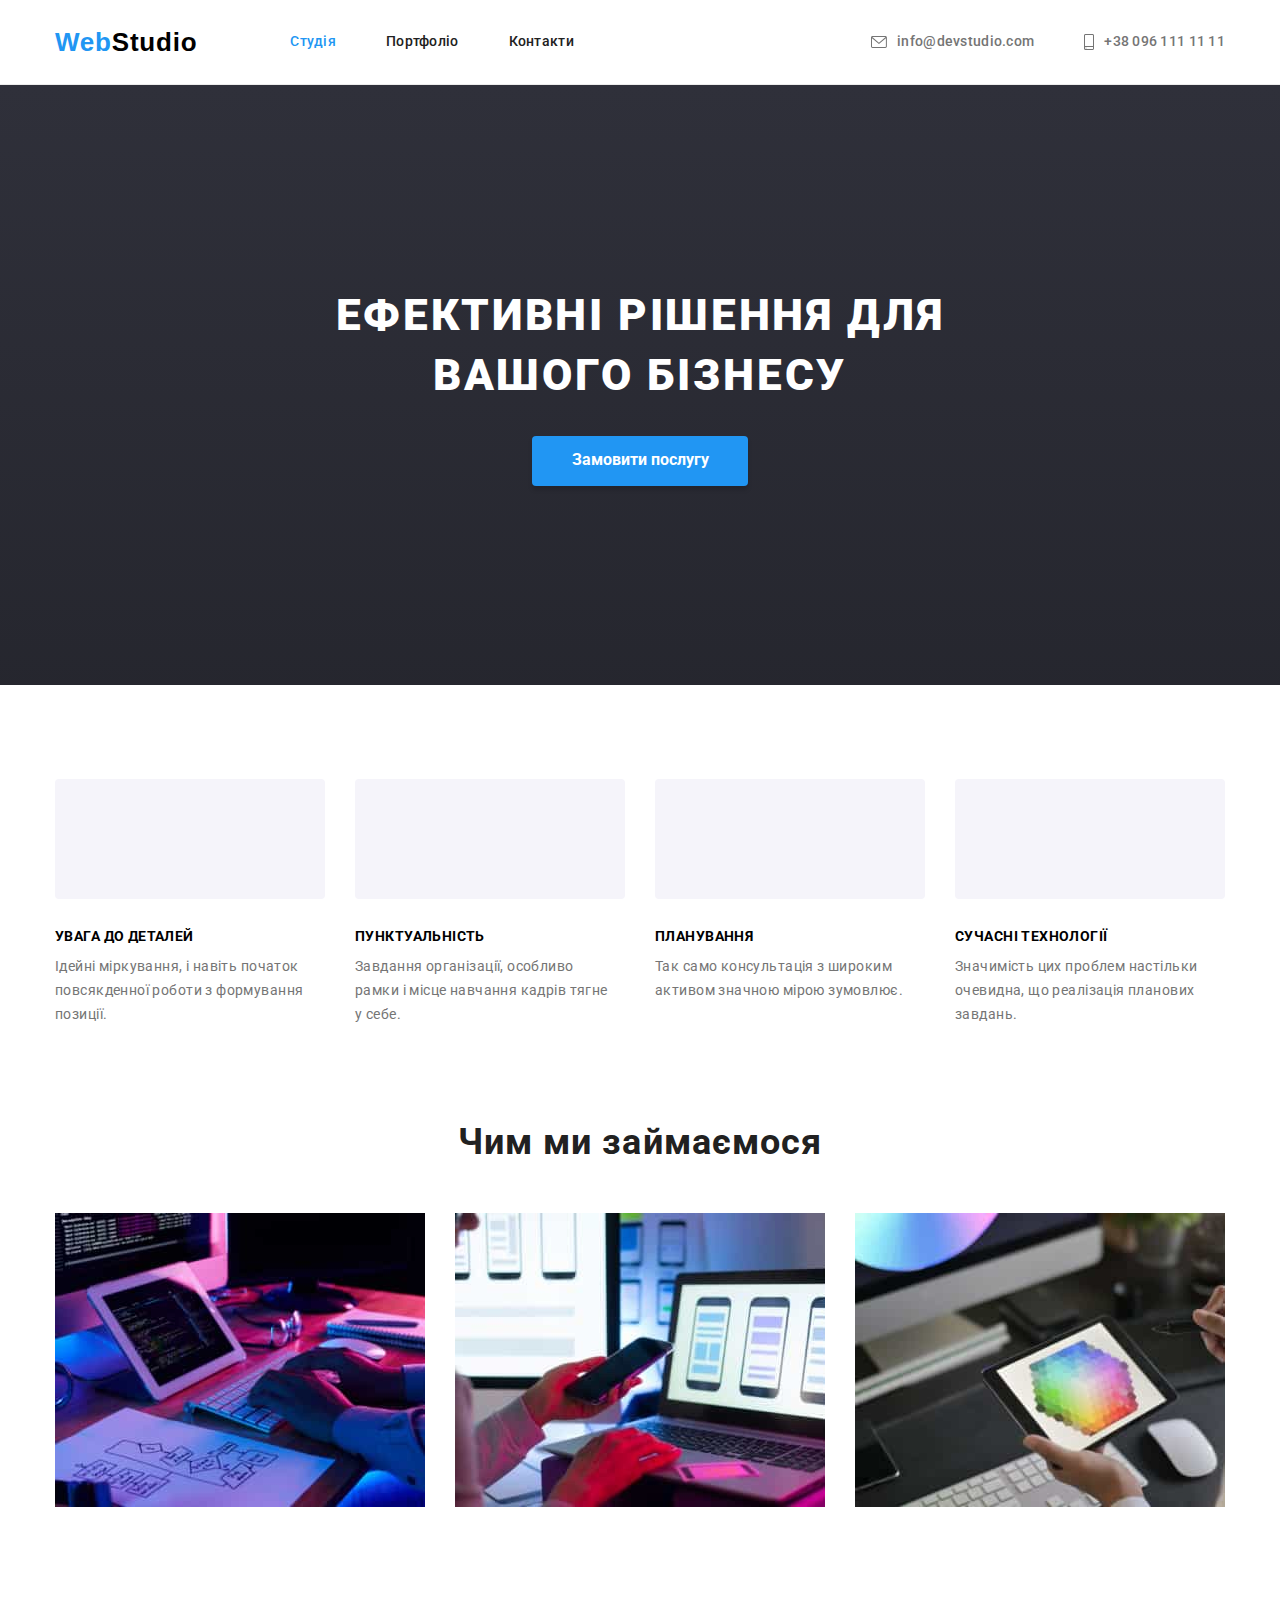
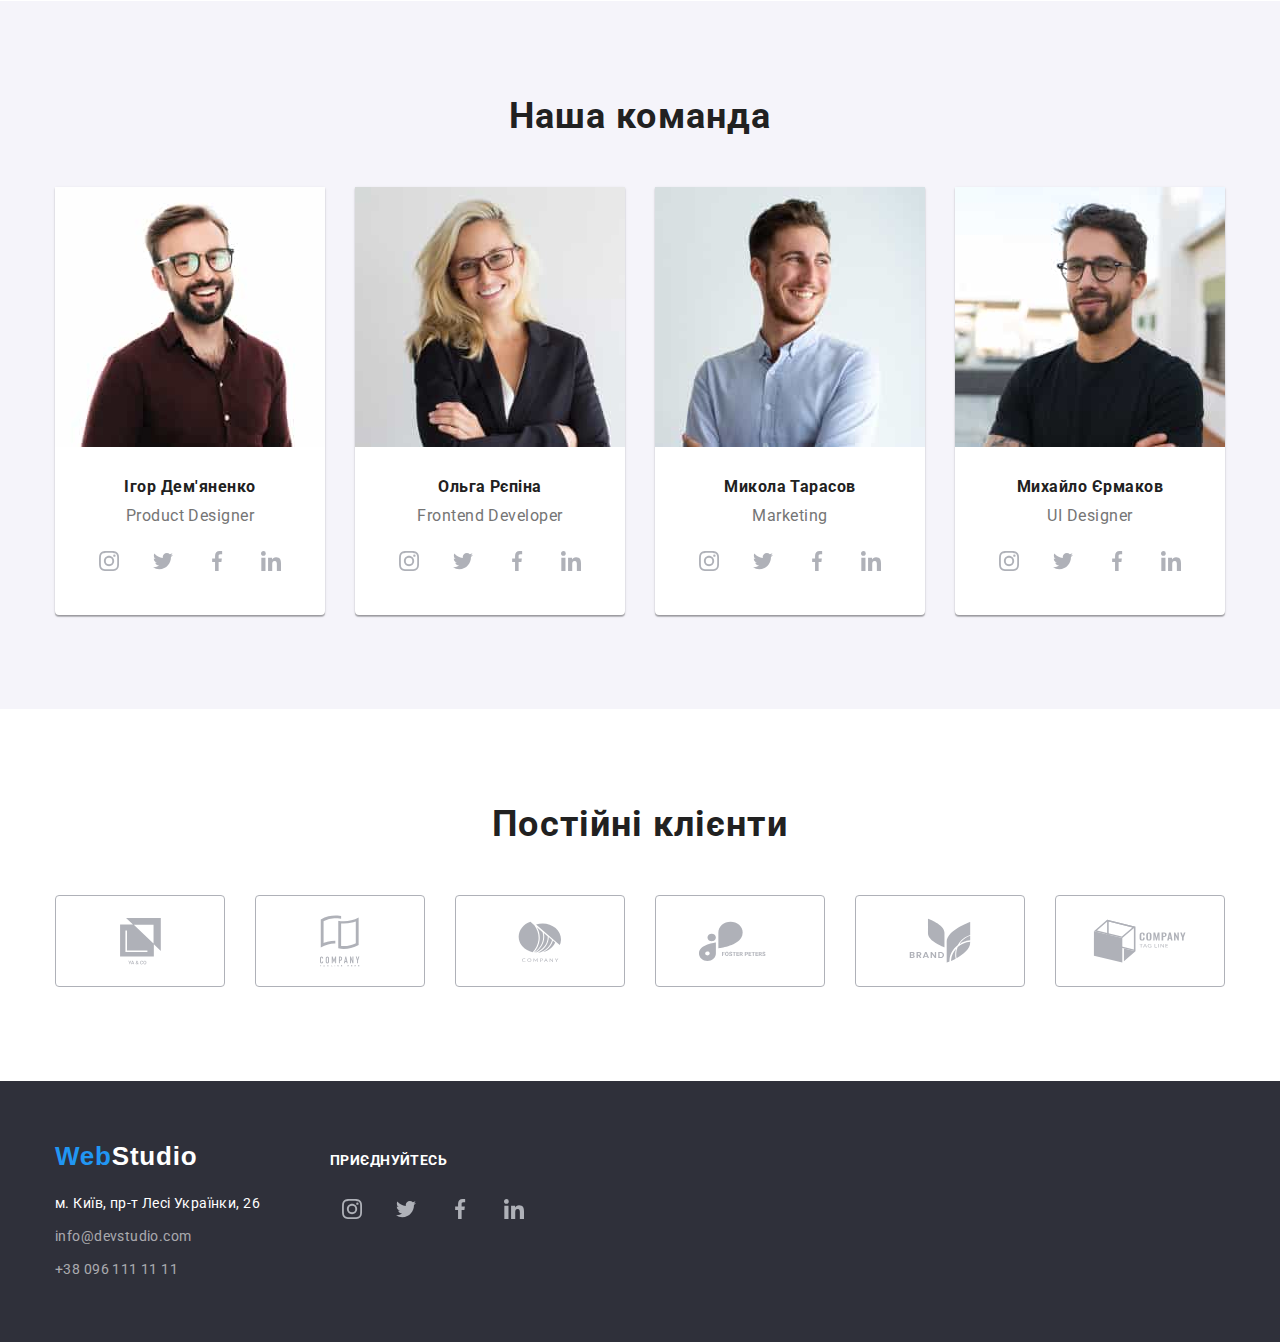
==== index.html @ 71e78153 "fix" ====
<!DOCTYPE html>
<html lang="uk">
  <head>
    <meta charset="UTF-8" />
    <meta http-equiv="X-UA-Compatible" content="IE=edge" />
    <meta name="viewport" content="width=device-width, initial-scale=1.0" />
    <title>Студія</title>
    <link rel="preconnect" href="https://fonts.googleapis.com" />
    <link rel="preconnect" href="https://fonts.gstatic.com" crossorigin />
    <link
      href="https://fonts.googleapis.com/css2?family=Montserrat:wght@400;700&family=Roboto:wght@500;700;900&display=swap"
      rel="stylesheet"
    />
    <link
      rel="stylesheet"
      href="https://cdnjs.cloudflare.com/ajax/libs/modern-normalize/1.0.0/modern-normalize.min.css"
    />
    <link rel="stylesheet" href="css/styles.css" />
  </head>
  <body>
    <header>
      <!--Логотип-->
      <div class="container">
        <div class="header-items">
          <a href="/" class="logo text-decoration-none"
            ><span class="web">Web</span><span class="studio">Studio</span></a
          >
          <nav class="navclass">
            <ul>
              <li>
                <a
                  href="index.html"
                  class="index-link active text-decoration-none"
                  >Студія</a
                >
              </li>
              <li>
                <a
                  href="portfolio.html"
                  class="portfolio-link text-decoration-none"
                  >Портфоліо</a
                >
              </li>
              <li>
                <a href="index.html" class="contacts-link text-decoration-none"
                  >Контакти</a
                >
              </li>
            </ul>
          </nav>
          <ul class="links">
            <li>
              <a
                class="links-mail text-decoration-none"
                href="mailto:info@devstudio.com"
              >
                <svg
                  class="icon-mail"
                  width="16"
                  height="12"
                >
                  <use href="./icons/icons.svg#icon-mail"></use>
                </svg>
                info@devstudio.com</a
              >
            </li>
            <li>
              <a class="links-tel text-decoration-none" href="tel+380"
                ><svg class="icon-smartphone" width="10" height="16">
                  <use href="./icons/icons.svg#icon-smartphone"></use>
                </svg>
                +38 096 111 11 11</a
              >
            </li>
          </ul>
        </div>
      </div>
    </header>
    <main>
      <section class="section_order">
        <div class="container">
          <h1 class="effect">Ефективні рішення для вашого бізнесу</h1>

          <button class="button-nottub" type="button" data-modal-open >Замовити послугу</button>
        </div>
      </section>

      <!--Особливості-->
      <section class="feature">
        <div class="container">
          <h2 class="visually-hidden">Особливості</h2>
          <ul class="speciffic">
            <li>
              <div class="speciffic-hero">
                <svg width="70" height="70">
                  <use href="./icons/icons.svg#icon-antenna"></use>
                </svg>
              </div>
              <h3 class="advantage">Увага до деталей</h3>
              <p class="description">
                Ідейні міркування, і навіть початок повсякденної роботи з
                формування позиції.
              </p>
            </li>
            <li>
              <div class="speciffic-hero">
                <svg width="70" height="70">
                  <use href="./icons/icons.svg#icon-clock"></use>
                </svg>
              </div>
              <h3 class="advantage">Пунктуальність</h3>
              <p class="description">
                Завдання організації, особливо рамки і місце навчання кадрів
                тягне у себе.
              </p>
            </li>
            <li>
              <div class="speciffic-hero">
                <svg width="70" height="70">
                  <use href="./icons/icons.svg#icon-diagram"></use>
                </svg>
              </div>
              <h3 class="advantage">Планування</h3>
              <p class="description">
                Так само консультація з широким активом значною мірою зумовлює.
              </p>
            </li>
            <li>
              <div class="speciffic-hero">
                <svg width="70" height="70">
                  <use href="./icons/icons.svg#icon-astronaut"></use>
                </svg>
              </div>
              <h3 class="advantage">Сучасні Технології</h3>
              <p class="description">
                Значимість цих проблем настільки очевидна, що реалізація
                планових завдань.
              </p>
            </li>
          </ul>
        </div>
      </section>
      <!-- Секція фото -->
      <section class="works">
        <div class="container">
          <h2 class="demonstration">Чим ми займаємося</h2>
          <ul class="whatwearedoing">
            <li>
              <img
                src="images/box1.jpg"
                alt="людина працює на компьютері"
                width="370"
                height="294"
              />
            </li>
            <li>
              <img
                src="images/box2.jpg"
                alt="людина працює на компьютері і смартфоні"
                width="370"
                height="294"
              />
            </li>
            <li>
              <img
                src="images/box3.jpg"
                alt="людина працює на планшеті"
                width="370"
                height="294"
              />
            </li>
          </ul>
        </div>
      </section>

      <!--Команда-->

      <section class="names">
        <div class="container">
          <h2 class="our-team">Наша команда</h2>
          <ul class="cards">
            <li class="card">
              <img
                src="./images/igor.jpg"
                alt="фото чоловіка"
                width="270"
                height="260"
              />
              <div class="names-and-jobs">
                <h3 class="name">Ігор Дем'яненко</h3>
                <p class="jobs">Product Designer</p>
                <ul class="soc-links">
                  <li>
                    <a class="soc-links-buttons" href="/"><svg class="soc-links-logos" width="20" height="20">
                      <use href="./icons/icons.svg#icon-instagram"></use>
                    </svg></a>
                  </li>
                  <li>
                    <a class="soc-links-buttons" href="/"><svg class="soc-links-logos" width="20" height="20">
                      <use href="./icons/icons.svg#icon-twitter"></use>
                    </svg></a>
                  </li>
                  <li>
                    <a class="soc-links-buttons" href="/"><svg class="soc-links-logos" width="20" height="20">
                      <use href="./icons/icons.svg#icon-facebook"></use>
                    </svg></a>
                  </li>
                  <li>
                    <a class="soc-links-buttons" href="/"><svg class="soc-links-logos" width="20" height="20">
                      <use href="./icons/icons.svg#icon-linkedin"></use>
                    </svg></a>
                  </li>
                </ul>
              </div>
            </li>
            <li class="card">
              <img
                src="./images/olga.jpg"
                alt="фото жінки"
                width="270"
                height="260"
              />
              <div class="names-and-jobs">
                <h3 class="name">Ольга Рєпіна</h3>
                <p class="jobs">Frontend Developer</p>
                <ul class="soc-links">
                  <li>
                    <a class="soc-links-buttons" href="/"><svg class="soc-links-logos" width="20" height="20">
                      <use href="./icons/icons.svg#icon-instagram"></use>
                    </svg></a>
                  </li>
                  <li>
                    <a class="soc-links-buttons" href="/"><svg class="soc-links-logos" width="20" height="20">
                      <use href="./icons/icons.svg#icon-twitter"></use>
                    </svg></a>
                  </li>
                  <li>
                    <a class="soc-links-buttons" href="/"><svg class="soc-links-logos" width="20" height="20">
                      <use href="./icons/icons.svg#icon-facebook"></use>
                    </svg></a>
                  </li>
                  <li>
                    <a class="soc-links-buttons" href="/"><svg class="soc-links-logos" width="20" height="20">
                      <use href="./icons/icons.svg#icon-linkedin"></use>
                    </svg></a>
                  </li>
                </ul>
              </div>
            </li>
            <li class="card">
              <img
                src="./images/mykola.jpg"
                alt="фото чоловіка"
                width="270"
                height="260"
              />
              <div class="names-and-jobs">
                <h3 class="name">Микола Тарасов</h3>
                <p class="jobs">Marketing</p>
                <ul class="soc-links">
                  <li>
                    <a class="soc-links-buttons" href="/"><svg class="soc-links-logos" width="20" height="20">
                      <use href="./icons/icons.svg#icon-instagram"></use>
                    </svg></a>
                  </li>
                  <li>
                    <a class="soc-links-buttons" href="/"><svg class="soc-links-logos" width="20" height="20">
                      <use href="./icons/icons.svg#icon-twitter"></use>
                    </svg></a>
                  </li>
                  <li>
                    <a class="soc-links-buttons" href="/"><svg class="soc-links-logos" width="20" height="20">
                      <use href="./icons/icons.svg#icon-facebook"></use>
                    </svg></a>
                  </li>
                  <li>
                    <a class="soc-links-buttons" href="/"><svg class="soc-links-logos" width="20" height="20">
                      <use href="./icons/icons.svg#icon-linkedin"></use>
                    </svg></a>
                  </li>
                </ul>
              </div>
            </li>
            <li class="card">
              <img
                src="./images/myhaylo.jpg"
                alt="фото чоловіка"
                width="270"
                height="260"
              />
              <div class="names-and-jobs">
                <h3 class="name">Михайло Єрмаков</h3>
                <p class="jobs">UI Designer</p>
                <ul class="soc-links">
                  <li>
                    <a class="soc-links-buttons" href="/"><svg class="soc-links-logos" width="20" height="20">
                      <use href="./icons/icons.svg#icon-instagram"></use>
                    </svg></a>
                  </li>
                  <li>
                    <a class="soc-links-buttons" href="/"><svg class="soc-links-logos" width="20" height="20">
                      <use href="./icons/icons.svg#icon-twitter"></use>
                    </svg></a>
                  </li>
                  <li>
                    <a class="soc-links-buttons" href="/"><svg class="soc-links-logos" width="20" height="20">
                      <use href="./icons/icons.svg#icon-facebook"></use>
                    </svg></a>
                  </li>
                  <li>
                    <a class="soc-links-buttons" href="/"><svg class="soc-links-logos" width="20" height="20">
                      <use href="./icons/icons.svg#icon-linkedin"></use>
                    </svg></a>
                  </li>
                </ul>
              </div>
            </li>
          </ul>
        </div>
      </section>
      <section class="our-clients">
        <div class="container">
          <h1 class="our-clients-text">Постійні клієнти</h1>
          <ul class="our-clients-cards">
            <li class="our-clients-card">
              <a href="/" class="our-clients-logo-div">
                <svg class="our-clients-logo logo-1">
                  <use href="./icons/icons.svg#icon-group"></use>
                </svg>
              </a>
            </li>
            <li class="our-clients-card">
              <a href="/" class="our-clients-logo-div">
                <svg class="our-clients-logo logo-2">
                  <use href="./icons/icons.svg#icon-group-1"></use>
                </svg>
              </a>
            </li>
            <li class="our-clients-card">
              <a href="/" class="our-clients-logo-div">
                <svg class="our-clients-logo logo-3">
                  <use href="./icons/icons.svg#icon-Object"></use>
                </svg>
              </a>
            </li>
            <li class="our-clients-card">
              <a href="/" class="our-clients-logo-div">
                <svg class="our-clients-logo logo-4">
                  <use href="./icons/icons.svg#icon-group-2"></use>
                </svg>
              </a>
            </li>
            <li class="our-clients-card">
              <a href="/" class="our-clients-logo-div">
                <svg class="our-clients-logo logo-5">
                  <use href="./icons/icons.svg#icon-group-3"></use>
                </svg>
              </a>
            </li>
            <li class="our-clients-card">
              <a href="/" class="our-clients-logo-div">
                <svg class="our-clients-logo logo-6">
                  <use href="./icons/icons.svg#icon-group-4"></use>
                </svg>
              </a>
            </li>
          </ul>
        </div>
      </section>
    </main>

    <footer>
      <!--Підвал-->
      <div class="container">
        <ul class="footer-ul">
          <li>
            <div class="footer-logo">
              <a href="/" class="logo text-decoration-none">
                <span class="web">Web</span
                ><span class="studio-footer">Studio</span>
              </a>
            </div>

            <address class="footer-address">
              <ul class="footer-info">
                <li class="map-location">
                  <a 
                    class="location text-decoration-none"
                    href="https://goo.gl/maps/7kxBD52CgUuhiN939"
                    target="_blank"
                    rel="noopener nofollow noreferrer"
                    >м. Київ, пр-т Лесі Українки, 26</a
                  >
                </li>
                <li class="footer-link">
                  <a
                    class="footer-links-mail text-decoration-none"
                    href="mailto:info@devstudio.com"
                    >info@devstudio.com</a
                  >
                </li>
                <li>
                  <a
                    class="footer-links-tel text-decoration-none"
                    href="tel+380"
                  >
                    +38 096 111 11 11</a
                  >
                </li>
              </ul>
            </address>
          </li>
          <li>
            <h3 class="footer-text">приєднуйтесь</h3>
            <ul class="soc-links">
              <li>
                <a class="soc-links-buttons" href="/"><svg class="soc-links-logos" width="20" height="20">
                  <use href="./icons/icons.svg#icon-instagram"></use>
                </svg></a>
              </li>
              <li>
                <a class="soc-links-buttons" href="/"><svg class="soc-links-logos" width="20" height="20">
                  <use href="./icons/icons.svg#icon-twitter"></use>
                </svg></a>
              </li>
              <li>
                <a class="soc-links-buttons" href="/"><svg class="soc-links-logos" width="20" height="20">
                  <use href="./icons/icons.svg#icon-facebook"></use>
                </svg></a>
              </li>
              <li>
                <a class="soc-links-buttons" href="/"><svg class="soc-links-logos" width="20" height="20">
                  <use href="./icons/icons.svg#icon-linkedin"></use>
                </svg></a>
              </li>
            </ul>
          </li>
        </ul>
      </div>
    </footer>
    <div class="backdrop is-hidden" data-modal>
      <div class="modal">
        <button class="modal-button-close" type="button" data-modal-close>x</button>
        <h3>Text zagolovok</h3>
        <p>Text podzagolok</p>
      </div>
    </div>
    <script src="./js/modal.js"></script>
  </body>
</html>
---- css/styles.css ----
:root {
  --color-primary: #212121;
  --color-secondary: #757575;
  --color-background: #ffffff;
}
ul,
p,
h1,
h2,
h3,
h4,
h5,
h6,
nav {
  margin: 0;
  padding: 0;
}
.text-decoration-none {
  text-decoration: none;
}
.visually-hidden {
  position: absolute;

  white-space: nowrap;

  width: 1px;

  height: 1px;

  overflow: hidden;

  border: 0;

  padding: 0;

  clip: rect(0 0 0 0);

  clip-path: inset(50%);

  margin: -1px;
}
img {
  display: block;

  max-width: 100%;

  height: auto;
}
header {
  background: #ffffff;
  border-bottom: 1px solid #ececec;
}
.header-items {
  display: flex;
  align-items: center;
}
.footer-ul {
  display: flex;
  flex-wrap: nowrap;
  flex-direction: row;
  gap: 70px;
  align-items: baseline;
}
.footer-logo {
  margin-bottom: 20px;
}
.logo {
  font-family: "Raleway", sans-serif;
  font-weight: 700;
  font-size: 26px;
  line-height: 1.19;
  /* identical to box height */
  letter-spacing: 0.03em;
}

.web {
  color: #2196f3;
}

.studio {
  color: #000000;
}

.index {
  font-family: "Raleway", sans-serif;

  font-weight: 700;
  font-size: 26px;
  line-height: 1.19;
  /* identical to box height */

  letter-spacing: 0.03em;
  color: #000000;
}
body {
  background-color: var(--color-background);
  color: var(--color-primary);
  font-family: "Roboto", sans-serif;
}
.main-content {
  padding-top: 94px;
  padding-bottom: 94px;
  background-color: var(--color-background);
}
.main-filters {
  display: flex;
  align-content: center;
  justify-content: center;
  flex-direction: row;
  color: var(--color-primary--);
  font-weight: 500;
  font-size: 16px;
  line-height: 1.6;
  /* identical to box height, or 162% */
  margin-bottom: 50px;
  column-gap: 8px;
}

.main-button {
  padding-top: 6px;
  padding-bottom: 6px;
  padding-left: 22px;
  padding-right: 22px;
  text-align: center;
  background: #f5f4fa;
  border-radius: 4px;
  border: none;
  cursor: pointer;
}
.main-button:hover,
.main-button:focus {
  background-color: #2196f3;
  color: var(--color-background);
  border: none;
  box-shadow: 0px 3px 1px rgba(0, 0, 0, 0.1), 0px 1px 2px rgba(0, 0, 0, 0.08),
    0px 2px 2px rgba(0, 0, 0, 0.12);
}
.examples {
  display: flex;
  align-content: center;
  justify-content: center;
  flex-wrap: wrap;
  gap: 30px;
}
.examples > li {
  border: 1px solid #eeeeee;
  flex-basis: calc((100% - 60px) / 3);
}
.examples-link:hover, .examples-link:focus {
  display: block;
  box-shadow: 0px 1px 1px rgba(0, 0, 0, 0.12), 0px 4px 4px rgba(0, 0, 0, 0.06),
    1px 4px 6px rgba(0, 0, 0, 0.16);
}
.examples-info h2 {
  color: var(--color-primary);
  font-weight: 700;
  font-size: 18px;
  line-height: 2;
  /* identical to box height, or 200% */
  letter-spacing: 0.06em;
  color: var(--color-primary);
  margin-bottom: 4px;
}

.examples-info p {
  color: var(--color-secondary);

  font-weight: 400;
  font-size: 16px;
  line-height: 1.19;
  /* identical to box height, or 188% */

  letter-spacing: 0.03em;

  color: var(--color-secondary);
}
li {
  list-style-type: none; /* Убираем маркеры */
}
.examples img {
  width: 370px;
}
.examples-info {
  padding-top: 20px;
  padding-bottom: 20px;
  padding-left: 24px;
  padding-right: 24px;
}
.navclass ul {
  display: flex;
  gap: 50px;
}
.navclass li {
  flex-basis: calc((100% - 100px) / 3);
}
footer {
  padding-top: 60px;
  padding-bottom: 60px;
  background: #2f303a;
}
.map-location,
.footer-link {
  margin-bottom: 9px;
}
.location {
  font-weight: 400;
  font-size: 14px;
  line-height: 1.71;
  /* or 171% */

  letter-spacing: 0.03em;

  color: var(--color-background);
}
.index-link {
  font-weight: 500;
  font-size: 14px;
  line-height: 1.14;
  letter-spacing: 0.02em;
  color: var(--color-primary);
}

.portfolio-link {
  font-weight: 500;
  font-size: 14px;
  line-height: 1.14;
  letter-spacing: 0.02em;
  color: var(--color-primary);
}
.active {
  color: #2196f3;
}
.contacts-link {
  color: var(--color-primary);
  font-weight: 500;
  font-size: 14px;
  line-height: 1.14;
  letter-spacing: 0.02em;
}

.links-mail,
.links-tel {
  color: var(--color-secondary);
  font-weight: 500;
  font-size: 14px;
  line-height: 1.14;
  letter-spacing: 0.02em;
  padding-top: 34px;
  padding-bottom: 34px;
  display: inline-flex;
  align-items: center;
}

.icon-mail,
.icon-smartphone {
  margin-right: 10px;
  fill: var(--color-secondary);
}

.links-mail:hover > .icon-mail, .links-mail:focus > .icon-mail,
.links-tel:hover > .icon-smartphone, .links-tel:focus > .icon-smartphone {
  fill: #188ce8;
}
.footer-links-mail,
.footer-links-tel {
  font-weight: 400;
  font-size: 14px;
  line-height: 1.71;
  /* or 171% */

  letter-spacing: 0.03em;

  color: rgba(255, 255, 255, 0.6);
}
.navclass {
  margin-left: 93px;
}
.navclass a {
  display: inline-block; /* Отображать как строчный элемент */
  padding-top: 34px;
  padding-bottom: 34px;
}
.index-link:hover,
.portfolio-link:hover,
.contacts-link:hover,
.links-mail:hover,
.links-tel:hover {
  color: #2196f3;
}
.logo:focus,
.index-link:focus,
.portfolio-link:focus,
.contacts-link:focus,
.links-mail:focus,
.links-tel:focus {
  color: #2196f3;
}
.links {
  display: flex;
  gap: 50px;
  margin-left: auto;
}
.links li {
  flex-basis: calc((100% - 50px) / 2);
}
.footer-address {
  font-style: normal;
  font-weight: 400;
  font-size: 14px;
  line-height: 1.71;
  /* or 171% */
  letter-spacing: 0.03em;
  color: var(--color-background);
}
.footer-text {
  font-weight: 700;
  font-size: 14px;
  line-height: 1.14;
  letter-spacing: 0.03em;
  text-transform: uppercase;
  color: #ffffff;
  margin-bottom: 20px;
}
.index-footer {
  font-family: "Raleway", sans-serif;
  font-weight: 700;
  font-size: 26px;
  line-height: 1.19;
  /* identical to box height */

  letter-spacing: 0.03em;
  color: var(--color-background);
}

/* studio */
.section_order {
  height: 600px;
  background-color: #2f303a;
  background-image: linear-gradient(rgba(47, 48, 58, 0.4), rgba(0, 0, 0, 0.2)),
    url("../images/backgroundsection.png");
  background-size: cover;
  max-width: 1600px;
  padding-top: 201px;
}

.effect {
  width: 696px;
  font-style: normal;
  font-weight: 900;
  font-size: 44px;
  line-height: 1.36;
  /* or 136% */
  text-align: center;
  letter-spacing: 0.06em;
  text-transform: uppercase;
  margin-left: auto;
  margin-right: auto;
  margin-bottom: 30px;
  color: var(--color-background);
}

.button-nottub {
  cursor: pointer;
  width: 216px;
  height: 50px;
  background: #2196f3;
  text-align: center;
  display: block;
  margin-left: auto;
  margin-right: auto;
  font-weight: 700;
  font-size: 16px;
  line-height: 1.9;
  color: var(--color-background);
  box-shadow: 0px 4px 4px rgba(0, 0, 0, 0.15);
  border-radius: 4px;
  border: 0;
}
.button-nottub:hover {
  background-color: #188ce8;
}
.container {
  width: 1200px;
  margin-left: auto;
  margin-right: auto;
  padding-left: 15px;
  padding-right: 15px;
}

.feature {
  padding-top: 94px;
  padding-bottom: 94px;
}

.speciffic {
  display: flex;
  justify-content: center;
  align-content: center;
  flex-wrap: nowrap;
  flex-direction: row;
  color: var(--color-background);
  gap: 30px;
}
.speciffic li {
  color: #000000;
  flex-basis: calc((100% - 90px) / 4);
}
.speciffic-hero {
  width: 270px;
  height: 120px;
  margin-bottom: 30px;
  background: #f5f4fa;
  border-radius: 4px;
  display: flex;
  align-items: center;
  justify-content: center;
}

.advantage {
  font-weight: 700;
  font-size: 14px;
  line-height: 1.14;
  letter-spacing: 0.03em;
  text-transform: uppercase;
  text-align: left;
  margin-bottom: 10px;
}

.description {
  font-weight: 400;
  font-size: 14px;
  line-height: 1.71;
  /* or 171% */
  text-align: left;
  letter-spacing: 0.03em;
  width: 255px;
  height: 72px;
  color: var(--color-secondary);
}
.works {
  padding-bottom: 94px;
}
.demonstration {
  font-weight: 700;
  font-size: 36px;
  line-height: 1.17;
  text-align: center;
  letter-spacing: 0.03em;
  margin-bottom: 50px;
}
.whatwearedoing {
  display: flex;
  align-items: center;
  flex-wrap: wrap;
  justify-content: center;
  flex-direction: row;
  gap: 30px;
}
.whatwearedoing li {
  width: 370px;
  height: 294px;
}
.our-team {
  text-align: center;
  font-weight: 700;
  font-size: 36px;
  line-height: 1.17;
  letter-spacing: 0.03em;
  margin-bottom: 50px;
}

.team-img {
  display: flex;
}

.names {
  background: #f5f4fa;
  padding: 0;
  display: flex;
  justify-content: center;
  padding-top: 94px;
  padding-bottom: 94px;
}
.names-and-jobs {
  width: 270px;
  padding-top: 30px;
  padding-bottom: 30px;
  padding-left: 32px;
  padding-right: 32px;
}
.name {
  margin-bottom: 10px;
  font-size: 16px;
  line-height: 1.19;
  /* identical to box height */

  text-align: center;
  letter-spacing: 0.03em;

  color: var(--color-primary);
}
.jobs {
  font-weight: 400;
  font-size: 16px;
  line-height: 1.19;
  /* identical to box height */

  text-align: center;
  letter-spacing: 0.03em;

  color: var(--color-secondary);
  margin-bottom: 16px;
}
.soc-links {
  display: flex;
  align-items: center;
  justify-content: center;
  gap: 10px;
  width: 206px;
  height: 44px;
}
.background-color-for-footer-buttons {
  background: rgba(255, 255, 255, 0.1);
}

.soc-links-buttons {
  width: 44px;
  height: 44px;
  border-radius: 50%;
  padding: 12px;
}
.soc-links-buttons:hover, .soc-links-buttons:focus {
  background-color: #188ce8;
}
.soc-links-logos {
  width: 20px;
  height: 20px;
  fill: #afb1b8;
}
.soc-links-logos-footer {
  width: 20px;
  height: 20px;
  fill: var(--color-background);
}
.soc-links-buttons:hover .soc-links-logos, .soc-links-buttons:focus .soc-links-logos {
  fill: var(--color-background);
}

.cards {
  display: flex;
  align-items: center;
  flex-wrap: wrap;
  justify-content: center;
  gap: 30px;
  flex-basis: calc((100% - 90px) / 4);
}
.card {
  background: var(--color-background);
  width: 270px;
  height: 428px;
  box-shadow: 0px 1px 3px rgba(0, 0, 0, 0.12), 0px 1px 1px rgba(0, 0, 0, 0.14),
    0px 2px 1px rgba(0, 0, 0, 0.2);
  border-radius: 0px 0px 4px 4px;
}

.name,
.jobs {
  text-align: center;
}
.our-clients {
  padding-top: 94px;
  padding-bottom: 94px;
}
.our-clients-text {
  margin-left: auto;
  margin-right: auto;
  font-weight: 700;
  font-size: 36px;
  line-height: 42px;
  text-align: center;
  letter-spacing: 0.03em;

  color: #212121;
  margin-bottom: 50px;
}

.our-clients-cards {
  display: inline-flex;
  gap: 30px;
}
.our-clients-card {
  display: flex;
  justify-content: center;
  align-items: center;
  width: 170px;
  height: 92px;
  border: 1px solid #afb1b8;
  border-radius: 4px;
}
.our-clients-logo {
  fill:#AFB1B8;
}
.our-clients-card:hover, .our-clients-logo-div:focus .our-clients-card {
  border: 1px solid #2196f3;
}
.our-clients-card:hover .our-clients-logo {
  fill: #2196f3;
}

.our-clients-logo-div {
  display: flex;
  justify-content: center;
  align-items: center;
  width: 106px;
  height: 60px;
}
/* задание размеров лого компаний */
.logo-1 {
  width: 41px;
  height: 46.7px;
}
.logo-2 {
  width: 40px;
  height: 52px;
}
.logo-3 {
  width: 43.46px;
  height: 41.18px;
}
.logo-4 {
  width: 84.44px;
  height: 40.62px;
}
.logo-5 {
  width: 62.54px;
  height: 45.43px;
}
.logo-6 {
  width: 93.79px;
  height: 43.93px;
}

.downlinks-mail {
  font-weight: 400;
  font-size: 14px;
  line-height: 1.71;
  /* or 171% */

  letter-spacing: 0.03em;

  color: rgba(255, 255, 255, 0.6);
}

.downtel {
  font-weight: 400;
  font-size: 14px;
  line-height: 1.71;
  /* or 171% */

  letter-spacing: 0.03em;

  color: rgba(255, 255, 255, 0.6);
}
.studio-footer {
  font-family: "Raleway", sans-serif;

  font-weight: 700;
  font-size: 26px;
  line-height: 1.19;
  /* identical to box height */
  letter-spacing: 0.03em;
  color: var(--color-background);
}
.backdrop {
  position: fixed;
  top: 0;
  left: 0;
  width: 100%;
  height: 100%;
  z-index: 1;
  background-color: rgba(0, 0, 0, 0.2);
  border: 1px solid #000000;
  box-shadow: 0px 4px 4px rgba(0, 0, 0, 0.25);
}
.modal {
  position: absolute;
  width: 528px;
  height: 581px;
  left: 50%;
  top: 50%;
  transform: translate(-50%, -50%);
  background-color: #ffffff;
  border-radius: 4px;
}
.modal-button-close {
  position: absolute;
  top: 8px;
  right: 8px;
  width: 30px;
  height: 30px;
  background: #ffffff;
  border: 1px solid rgba(0, 0, 0, 0.1);
  border-radius: 50%;
}
.is-hidden {
  display: none;
}
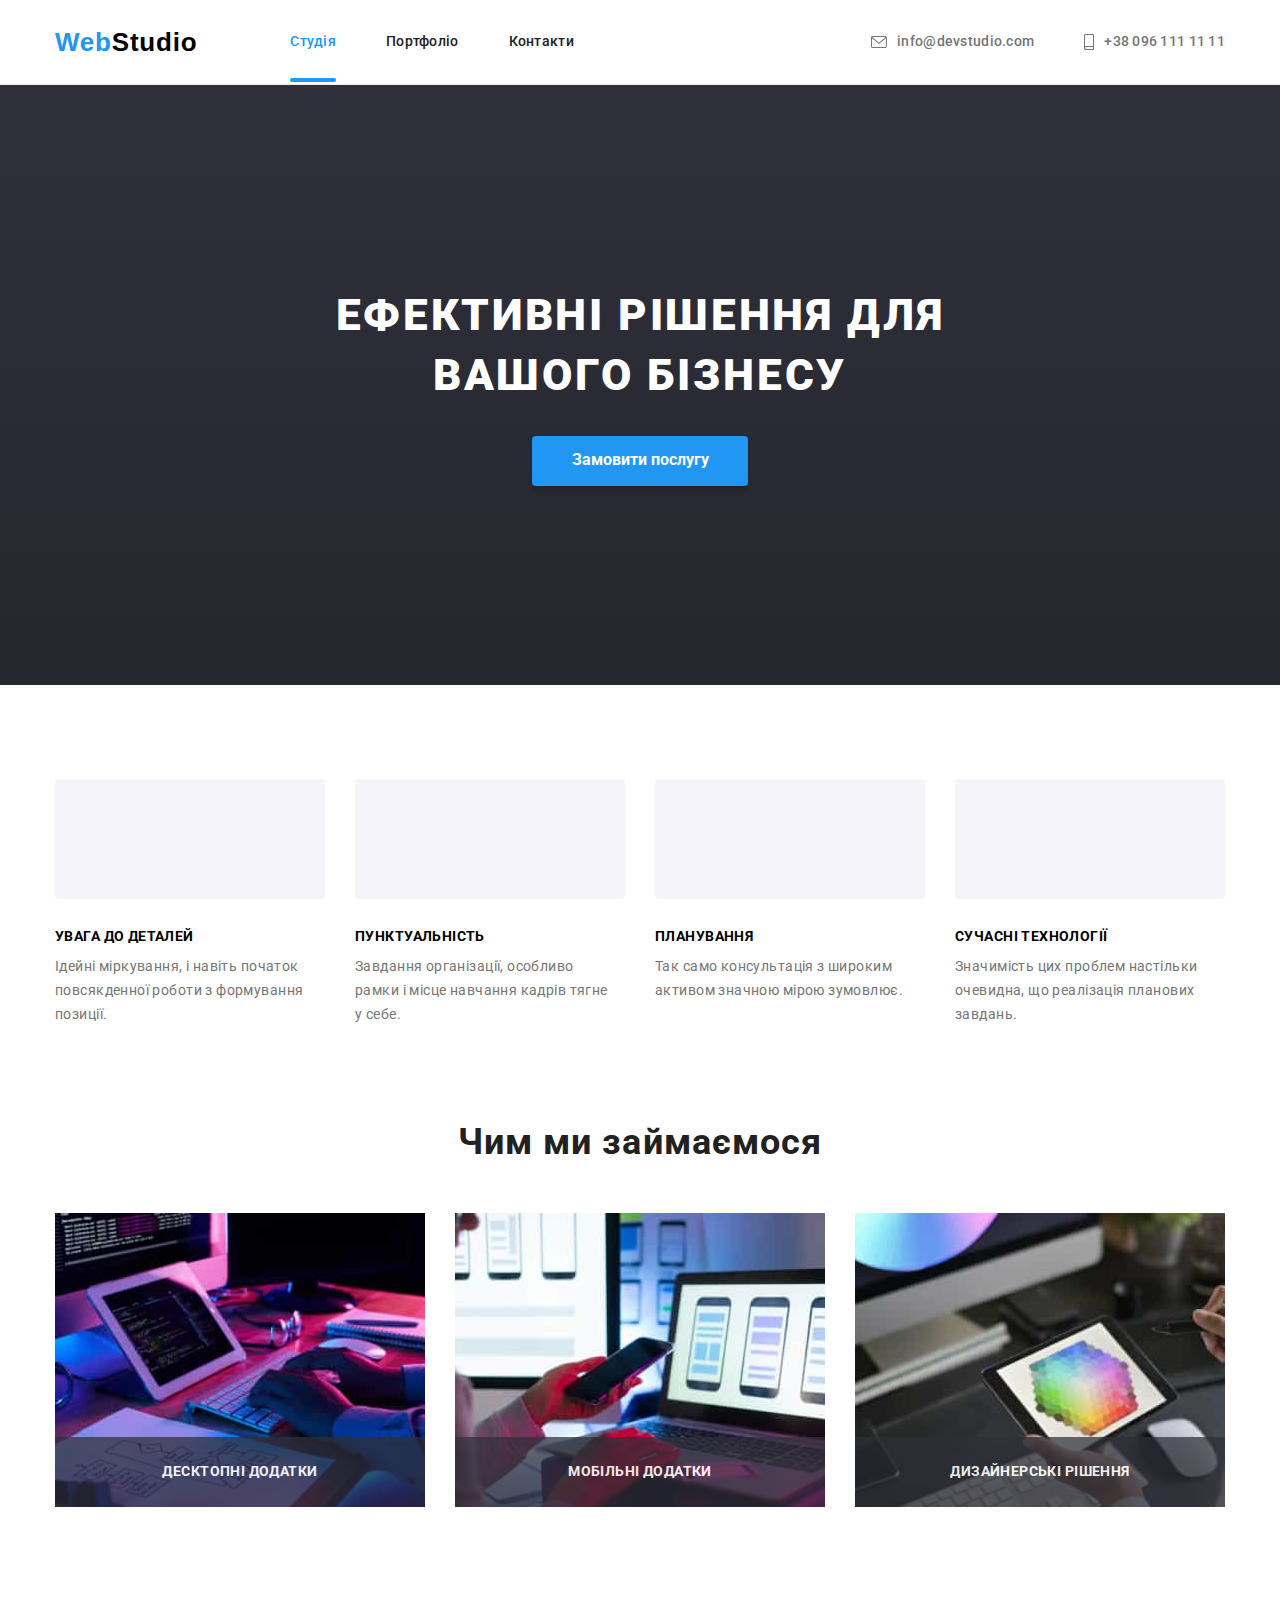
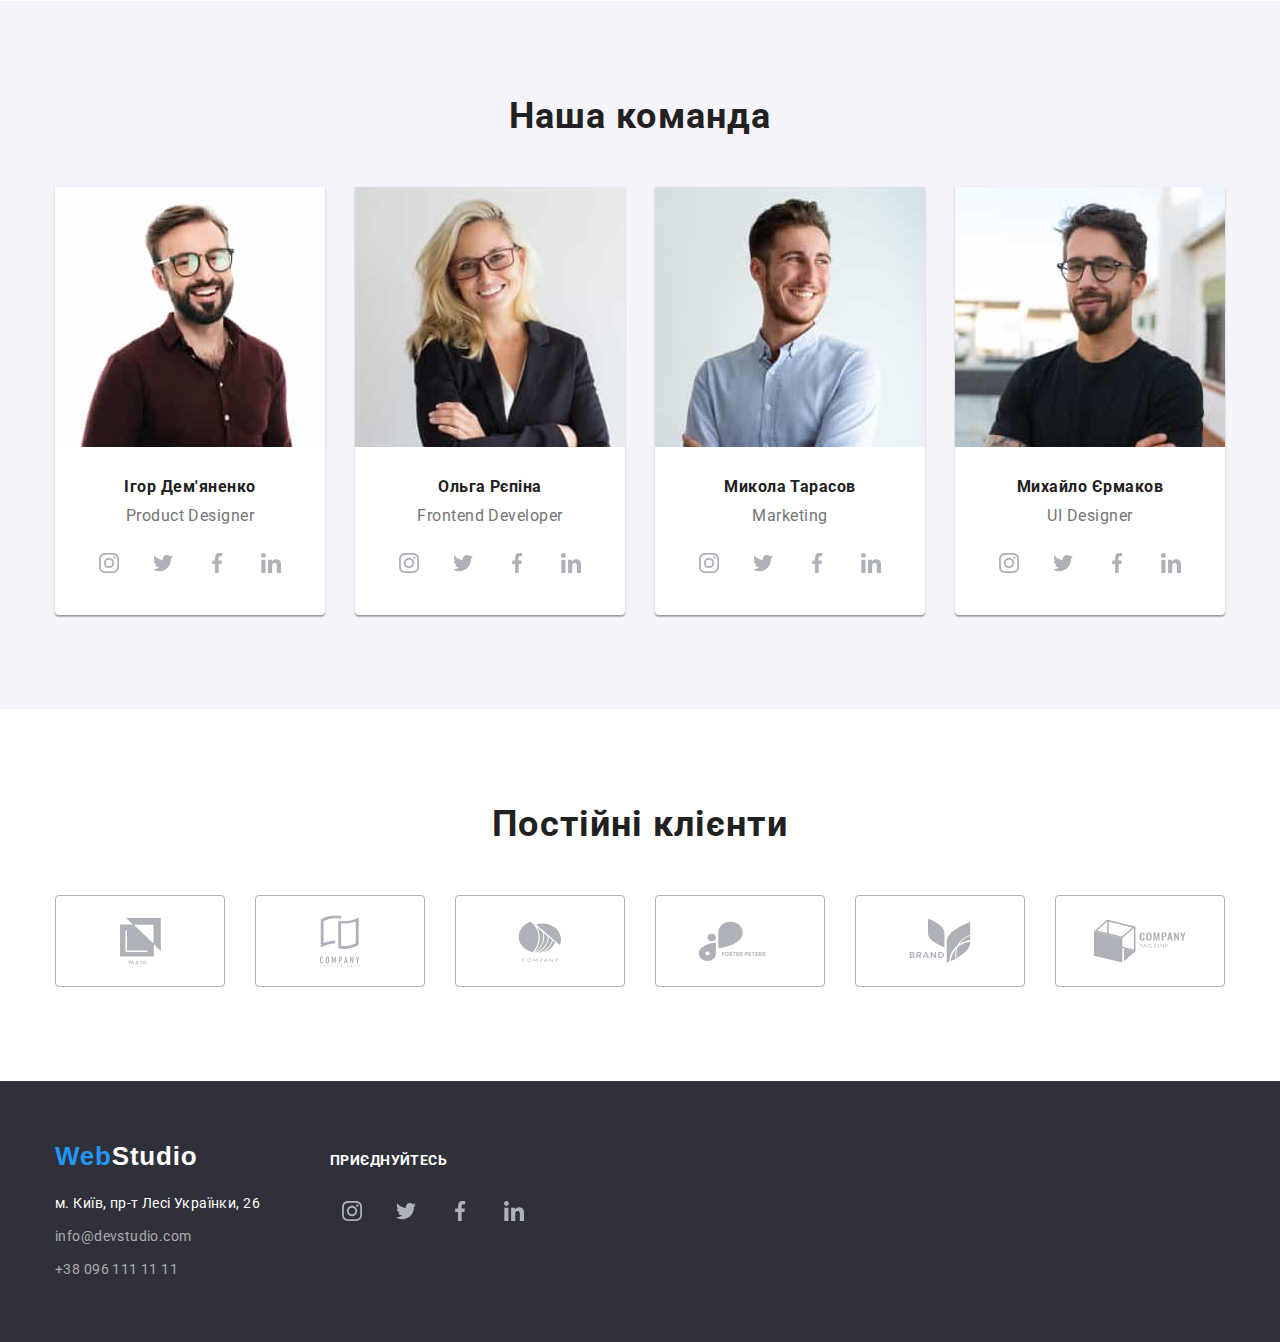
==== commit 3feea3c3: "five work" ====
--- a/index.html
+++ b/index.html
@@ -152,6 +152,9 @@
                 width="370"
                 height="294"
               />
+              <div class="whatwearedoing-overlay">
+                <p>Десктопні додатки</p>
+              </div>
             </li>
             <li>
               <img
@@ -160,6 +163,9 @@
                 width="370"
                 height="294"
               />
+              <div class="whatwearedoing-overlay">
+                <p>Мобільні додатки</p>
+              </div>
             </li>
             <li>
               <img
@@ -168,6 +174,9 @@
                 width="370"
                 height="294"
               />
+              <div class="whatwearedoing-overlay">
+                <p>Дизайнерські рішення</p>
+              </div>
             </li>
           </ul>
         </div>
--- a/css/styles.css
+++ b/css/styles.css
@@ -134,6 +134,9 @@
   border: none;
   box-shadow: 0px 3px 1px rgba(0, 0, 0, 0.1), 0px 1px 2px rgba(0, 0, 0, 0.08),
     0px 2px 2px rgba(0, 0, 0, 0.12);
+  transition: background-color 250ms cubic-bezier(0.4, 0, 0.2, 1),
+    color 250ms cubic-bezier(0.4, 0, 0.2, 1),
+    box-shadow 250ms cubic-bezier(0.4, 0, 0.2, 1);
 }
 .examples {
   display: flex;
@@ -146,10 +149,12 @@
   border: 1px solid #eeeeee;
   flex-basis: calc((100% - 60px) / 3);
 }
-.examples-link:hover, .examples-link:focus {
+.examples-link:hover,
+.examples-link:focus {
   display: block;
   box-shadow: 0px 1px 1px rgba(0, 0, 0, 0.12), 0px 4px 4px rgba(0, 0, 0, 0.06),
     1px 4px 6px rgba(0, 0, 0, 0.16);
+  transition: box-shadow 250ms cubic-bezier(0.4, 0, 0.2, 1);
 }
 .examples-info h2 {
   color: var(--color-primary);
@@ -177,8 +182,38 @@
 li {
   list-style-type: none; /* Убираем маркеры */
 }
+.examples-img {
+  overflow: hidden;
+  position: relative;
+  height: 294px;
+}
+.examples-link:hover .examples-overlay {
+  transform: translatey(0);
+}
 .examples img {
+  position: absolute;
   width: 370px;
+}
+.examples-overlay {
+  position: absolute;
+  display: flex;
+  align-items: center;
+  justify-content: center;
+  padding-left: 24px;
+  padding-right: 24px;
+  height: 100%;
+  background-color: rgba(33, 150, 243, 0.9);
+  opacity: 0.9;
+  transform: translatey(100%);
+  transition: transform 250ms cubic-bezier(0.4, 0, 0.2, 1);
+}
+.examples-overlay > p {
+  font-weight: 400;
+  font-size: 18px;
+  line-height: 1.55;
+  letter-spacing: 0.03em;
+
+  color: #ffffff;
 }
 .examples-info {
   padding-top: 20px;
@@ -192,6 +227,7 @@
 }
 .navclass li {
   flex-basis: calc((100% - 100px) / 3);
+  position: relative;
 }
 footer {
   padding-top: 60px;
@@ -229,6 +265,16 @@
 }
 .active {
   color: #2196f3;
+}
+.active::after {
+  content: "";
+  display: block;
+  height: 4px;
+  width: 100%;
+  background: #2196f3;
+  border-radius: 2px;
+  position: absolute;
+  margin-top: 28px;
 }
 .contacts-link {
   color: var(--color-primary);
@@ -257,9 +303,12 @@
   fill: var(--color-secondary);
 }
 
-.links-mail:hover > .icon-mail, .links-mail:focus > .icon-mail,
-.links-tel:hover > .icon-smartphone, .links-tel:focus > .icon-smartphone {
+.links-mail:hover > .icon-mail,
+.links-mail:focus > .icon-mail,
+.links-tel:hover > .icon-smartphone,
+.links-tel:focus > .icon-smartphone {
   fill: #188ce8;
+  transition: fill 250ms cubic-bezier(0.4, 0, 0.2, 1);
 }
 .footer-links-mail,
 .footer-links-tel {
@@ -286,6 +335,7 @@
 .links-mail:hover,
 .links-tel:hover {
   color: #2196f3;
+  transition: color 250ms cubic-bezier(0.4, 0, 0.2, 1);
 }
 .logo:focus,
 .index-link:focus,
@@ -294,6 +344,7 @@
 .links-mail:focus,
 .links-tel:focus {
   color: #2196f3;
+  transition: color 250ms cubic-bezier(0.4, 0, 0.2, 1);
 }
 .links {
   display: flex;
@@ -459,6 +510,31 @@
 .whatwearedoing li {
   width: 370px;
   height: 294px;
+  position: relative;
+}
+.whatwearedoing img {
+  position: absolute;
+}
+.whatwearedoing-overlay {
+  position: absolute;
+  bottom: 0px;
+  display: flex;
+  align-items: center;
+  justify-content: center;
+  width: 370px;
+  height: 70px;
+  background: rgba(47, 48, 58, 0.8);
+  opacity: 0.9;
+}
+.whatwearedoing-overlay > p {
+  font-weight: 700;
+  font-size: 14px;
+  line-height: 1.14;
+  text-align: center;
+  letter-spacing: 0.03em;
+  text-transform: uppercase;
+
+  color: #ffffff;
 }
 .our-team {
   text-align: center;
@@ -527,11 +603,16 @@
   width: 44px;
   height: 44px;
   border-radius: 50%;
-  padding: 12px;
-}
-.soc-links-buttons:hover, .soc-links-buttons:focus {
+  display: flex;
+  align-items: center;
+  justify-content: center;
+}
+.soc-links-buttons:hover,
+.soc-links-buttons:focus {
   background-color: #188ce8;
-}
+  transition: background-color 250ms cubic-bezier(0.4, 0, 0.2, 1);
+}
+
 .soc-links-logos {
   width: 20px;
   height: 20px;
@@ -542,8 +623,10 @@
   height: 20px;
   fill: var(--color-background);
 }
-.soc-links-buttons:hover .soc-links-logos, .soc-links-buttons:focus .soc-links-logos {
+.soc-links-buttons:hover .soc-links-logos,
+.soc-links-buttons:focus > .soc-links-logos {
   fill: var(--color-background);
+  transition: fill 250ms cubic-bezier(0.4, 0, 0.2, 1);
 }
 
 .cards {
@@ -589,6 +672,31 @@
   gap: 30px;
 }
 .our-clients-card {
+  /*
+  display: flex;
+  justify-content: center;
+  align-items: center;
+  width: 170px;
+  height: 92px;
+  border: 1px solid #afb1b8;
+  border-radius: 4px; */
+}
+.our-clients-logo {
+  fill: #afb1b8;
+}
+.our-clients-card:hover,
+.our-clients-logo-div:focus {
+  border: 1px solid #2196f3;
+  border-radius: 4px;
+  transition: border 250ms cubic-bezier(0.4, 0, 0.2, 1);
+}
+.our-clients-card:hover .our-clients-logo,
+.our-clients-logo-div:focus > .our-clients-logo {
+  fill: #2196f3;
+  transition: fill 250ms cubic-bezier(0.4, 0, 0.2, 1);
+}
+
+.our-clients-logo-div {
   display: flex;
   justify-content: center;
   align-items: center;
@@ -596,23 +704,6 @@
   height: 92px;
   border: 1px solid #afb1b8;
   border-radius: 4px;
-}
-.our-clients-logo {
-  fill:#AFB1B8;
-}
-.our-clients-card:hover, .our-clients-logo-div:focus .our-clients-card {
-  border: 1px solid #2196f3;
-}
-.our-clients-card:hover .our-clients-logo {
-  fill: #2196f3;
-}
-
-.our-clients-logo-div {
-  display: flex;
-  justify-content: center;
-  align-items: center;
-  width: 106px;
-  height: 60px;
 }
 /* задание размеров лого компаний */
 .logo-1 {
@@ -681,6 +772,7 @@
   background-color: rgba(0, 0, 0, 0.2);
   border: 1px solid #000000;
   box-shadow: 0px 4px 4px rgba(0, 0, 0, 0.25);
+  transition: visibility 250ms cubic-bezier(0.4, 0, 0.2, 1), opacity 250ms cubic-bezier(0.4, 0, 0.2, 1);
 }
 .modal {
   position: absolute;
@@ -691,6 +783,7 @@
   transform: translate(-50%, -50%);
   background-color: #ffffff;
   border-radius: 4px;
+  filter: drop-shadow(0px 4px 4px rgba(0, 0, 0, 0.25));
 }
 .modal-button-close {
   position: absolute;
@@ -703,5 +796,7 @@
   border-radius: 50%;
 }
 .is-hidden {
-  display: none;
-}+  visibility: hidden;
+  opacity: 0;
+  pointer-events: none;
+}
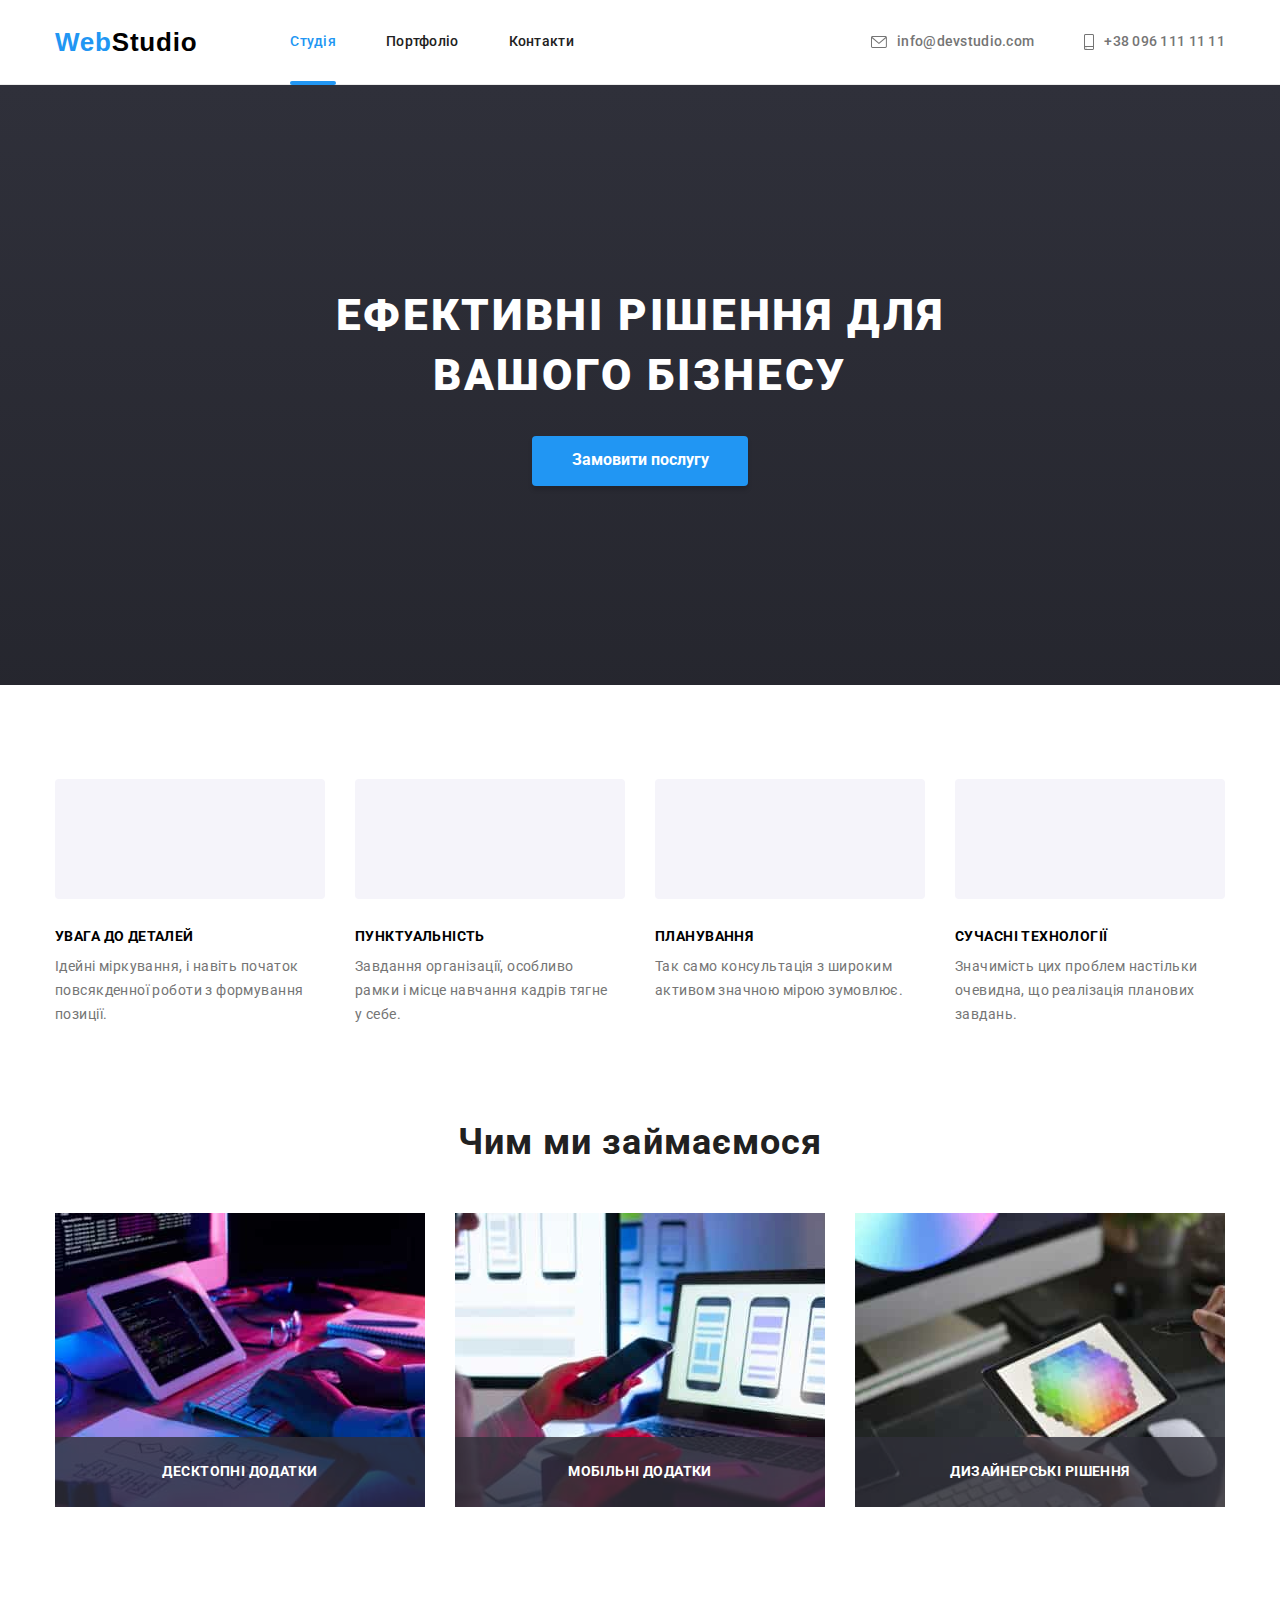
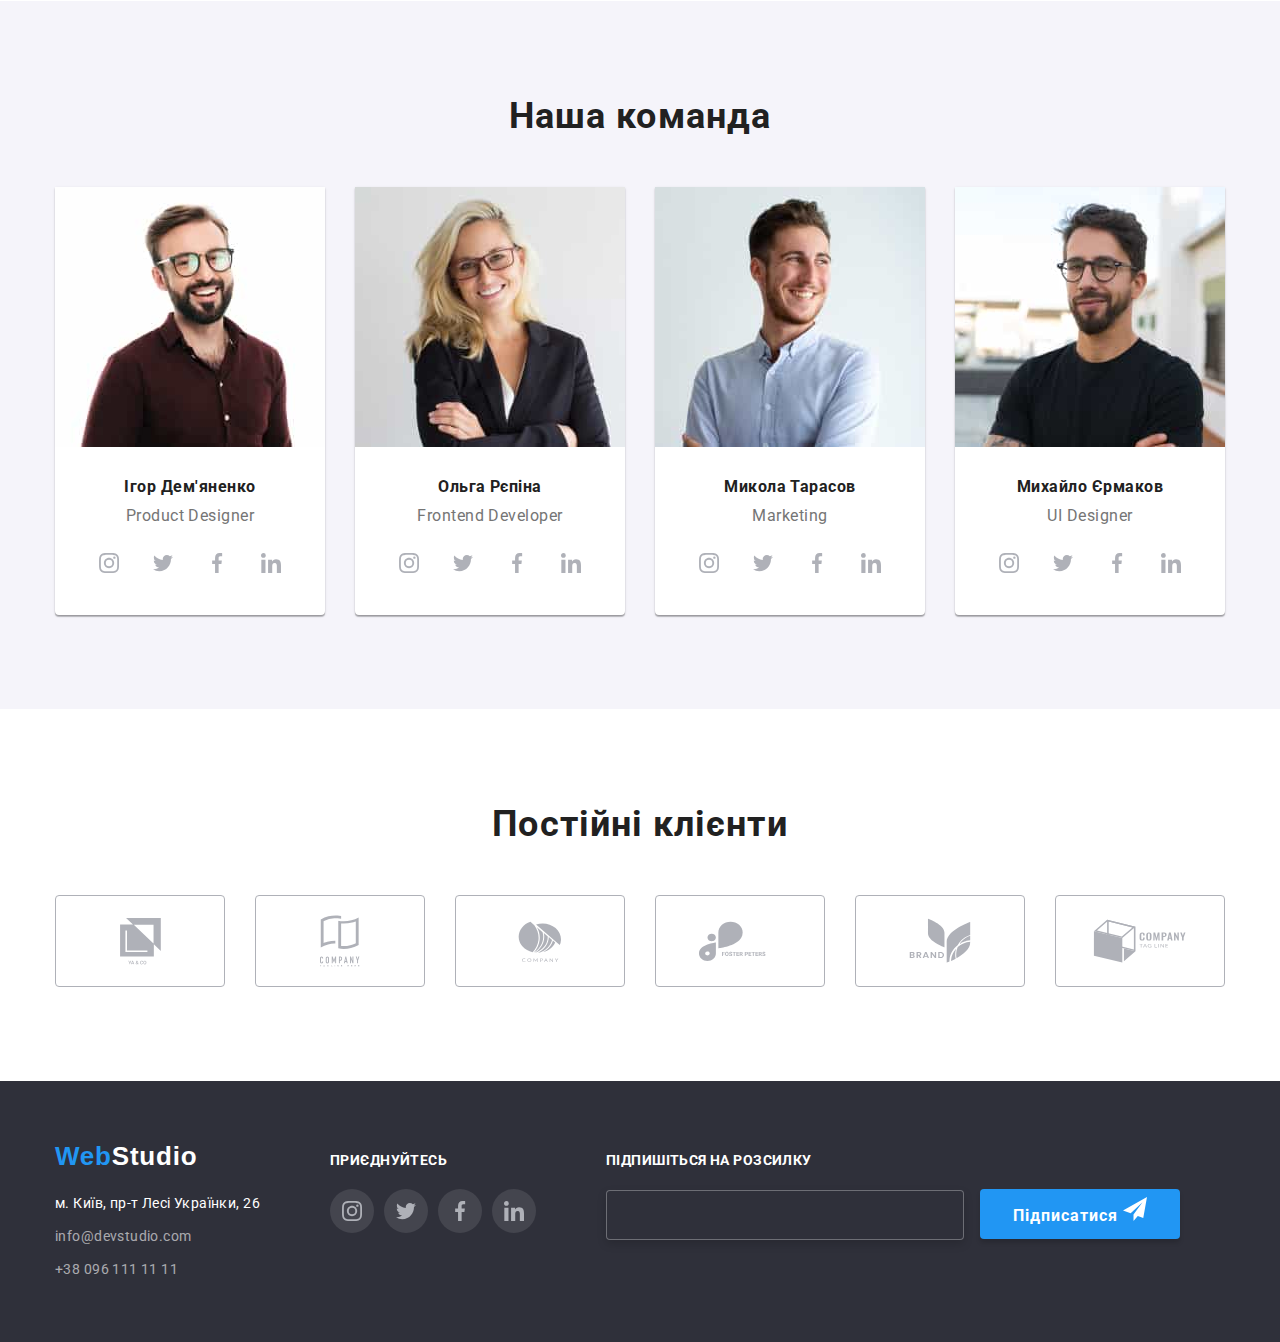
==== commit 47dfef72: "update footer" ====
--- a/index.html
+++ b/index.html
@@ -444,14 +444,28 @@
               </li>
             </ul>
           </li>
+          <li>
+            <h3 class="footer-text">Підпишіться на розсилку</h3>
+            <form>
+              <label for="email"></label>
+              <input id="email" type="email"></input>
+              <button class="footer-subscribe-button" type="submit">Підписатися
+                <svg width="24" height="24">
+                  <use href="./icons/icon-telegram.svg"></use>
+                </svg>
+              </button>
+            </form>
+          </li>
         </ul>
       </div>
     </footer>
     <div class="backdrop is-hidden" data-modal>
       <div class="modal">
-        <button class="modal-button-close" type="button" data-modal-close>x</button>
-        <h3>Text zagolovok</h3>
-        <p>Text podzagolok</p>
+        <button class="modal-button-close" type="button" data-modal-close><svg width="11" height="11"><use href="./icons/icon-x.svg"></use></svg></button>
+        <h3>Залиште свої дані, ми вам передзвонимо</h3>
+        <div class="modal-inputs">
+          <h4>Ім'я</h4>
+        </div>
       </div>
     </div>
     <script src="./js/modal.js"></script>
--- a/css/styles.css
+++ b/css/styles.css
@@ -47,7 +47,7 @@
   height: auto;
 }
 header {
-  background: #ffffff;
+  background-color: var(--color-background);
   border-bottom: 1px solid #ececec;
 }
 .header-items {
@@ -122,10 +122,13 @@
   padding-left: 22px;
   padding-right: 22px;
   text-align: center;
-  background: #f5f4fa;
+  background-color: #f5f4fa;
   border-radius: 4px;
   border: none;
   cursor: pointer;
+  transition: background-color 250ms cubic-bezier(0.4, 0, 0.2, 1),
+    color 250ms cubic-bezier(0.4, 0, 0.2, 1),
+    box-shadow 250ms cubic-bezier(0.4, 0, 0.2, 1);
 }
 .main-button:hover,
 .main-button:focus {
@@ -134,9 +137,6 @@
   border: none;
   box-shadow: 0px 3px 1px rgba(0, 0, 0, 0.1), 0px 1px 2px rgba(0, 0, 0, 0.08),
     0px 2px 2px rgba(0, 0, 0, 0.12);
-  transition: background-color 250ms cubic-bezier(0.4, 0, 0.2, 1),
-    color 250ms cubic-bezier(0.4, 0, 0.2, 1),
-    box-shadow 250ms cubic-bezier(0.4, 0, 0.2, 1);
 }
 .examples {
   display: flex;
@@ -146,15 +146,16 @@
   gap: 30px;
 }
 .examples > li {
-  border: 1px solid #eeeeee;
   flex-basis: calc((100% - 60px) / 3);
+}
+.examples-link {
+  display: block;
+  transition: box-shadow 250ms cubic-bezier(0.4, 0, 0.2, 1);
 }
 .examples-link:hover,
 .examples-link:focus {
-  display: block;
   box-shadow: 0px 1px 1px rgba(0, 0, 0, 0.12), 0px 4px 4px rgba(0, 0, 0, 0.06),
     1px 4px 6px rgba(0, 0, 0, 0.16);
-  transition: box-shadow 250ms cubic-bezier(0.4, 0, 0.2, 1);
 }
 .examples-info h2 {
   color: var(--color-primary);
@@ -187,7 +188,8 @@
   position: relative;
   height: 294px;
 }
-.examples-link:hover .examples-overlay {
+.examples-link:hover .examples-overlay,
+.examples-link:focus .examples-overlay {
   transform: translatey(0);
 }
 .examples img {
@@ -203,7 +205,6 @@
   padding-right: 24px;
   height: 100%;
   background-color: rgba(33, 150, 243, 0.9);
-  opacity: 0.9;
   transform: translatey(100%);
   transition: transform 250ms cubic-bezier(0.4, 0, 0.2, 1);
 }
@@ -220,6 +221,7 @@
   padding-bottom: 20px;
   padding-left: 24px;
   padding-right: 24px;
+  border: 1px solid #eeeeee;
 }
 .navclass ul {
   display: flex;
@@ -232,7 +234,7 @@
 footer {
   padding-top: 60px;
   padding-bottom: 60px;
-  background: #2f303a;
+  background-color: #2f303a;
 }
 .map-location,
 .footer-link {
@@ -271,10 +273,10 @@
   display: block;
   height: 4px;
   width: 100%;
-  background: #2196f3;
+  background-color: #2196f3;
   border-radius: 2px;
   position: absolute;
-  margin-top: 28px;
+  bottom: -1px;
 }
 .contacts-link {
   color: var(--color-primary);
@@ -301,6 +303,7 @@
 .icon-smartphone {
   margin-right: 10px;
   fill: var(--color-secondary);
+  transition: fill 250ms cubic-bezier(0.4, 0, 0.2, 1);
 }
 
 .links-mail:hover > .icon-mail,
@@ -308,7 +311,6 @@
 .links-tel:hover > .icon-smartphone,
 .links-tel:focus > .icon-smartphone {
   fill: #188ce8;
-  transition: fill 250ms cubic-bezier(0.4, 0, 0.2, 1);
 }
 .footer-links-mail,
 .footer-links-tel {
@@ -335,8 +337,16 @@
 .links-mail:hover,
 .links-tel:hover {
   color: #2196f3;
+}
+.logo,
+.index-link,
+.portfolio-link,
+.contacts-link,
+.links-mail,
+.links-tel {
   transition: color 250ms cubic-bezier(0.4, 0, 0.2, 1);
 }
+
 .logo:focus,
 .index-link:focus,
 .portfolio-link:focus,
@@ -344,7 +354,6 @@
 .links-mail:focus,
 .links-tel:focus {
   color: #2196f3;
-  transition: color 250ms cubic-bezier(0.4, 0, 0.2, 1);
 }
 .links {
   display: flex;
@@ -371,6 +380,32 @@
   text-transform: uppercase;
   color: #ffffff;
   margin-bottom: 20px;
+}
+#email {
+  width: 358px;
+  height: 50px;
+  border: 1px solid rgba(255, 255, 255, 0.3);
+  filter: drop-shadow(0px 4px 4px rgba(0, 0, 0, 0.15));
+  border-radius: 4px;
+  background-color: #2f303a;
+}
+.footer-subscribe-button {
+  width: 200px;
+  height: 50px;
+  background-color: #2196f3;
+  box-shadow: 0px 4px 4px rgba(0, 0, 0, 0.15);
+  border-radius: 4px;
+  border: 0;
+  /* text inside */
+  font-weight: 700;
+  font-size: 16px;
+  line-height: 1.9;
+  /*display: flex;
+align-items: center;
+text-align: center; */
+  letter-spacing: 0.06em;
+  color: var(--color-background);
+  margin-left: 12px;
 }
 .index-footer {
   font-family: "Raleway", sans-serif;
@@ -414,7 +449,7 @@
   cursor: pointer;
   width: 216px;
   height: 50px;
-  background: #2196f3;
+  background-color: #2196f3;
   text-align: center;
   display: block;
   margin-left: auto;
@@ -460,7 +495,7 @@
   width: 270px;
   height: 120px;
   margin-bottom: 30px;
-  background: #f5f4fa;
+  background-color: #f5f4fa;
   border-radius: 4px;
   display: flex;
   align-items: center;
@@ -523,8 +558,7 @@
   justify-content: center;
   width: 370px;
   height: 70px;
-  background: rgba(47, 48, 58, 0.8);
-  opacity: 0.9;
+  background-color: rgba(47, 48, 58, 0.8);
 }
 .whatwearedoing-overlay > p {
   font-weight: 700;
@@ -534,7 +568,7 @@
   letter-spacing: 0.03em;
   text-transform: uppercase;
 
-  color: #ffffff;
+  color: var(--color-background);
 }
 .our-team {
   text-align: center;
@@ -550,7 +584,7 @@
 }
 
 .names {
-  background: #f5f4fa;
+  background-color: #f5f4fa;
   padding: 0;
   display: flex;
   justify-content: center;
@@ -596,7 +630,7 @@
   height: 44px;
 }
 .background-color-for-footer-buttons {
-  background: rgba(255, 255, 255, 0.1);
+  background-color: rgba(255, 255, 255, 0.1);
 }
 
 .soc-links-buttons {
@@ -606,17 +640,19 @@
   display: flex;
   align-items: center;
   justify-content: center;
+  background-color: rgba(255, 255, 255, 0.1);
+  transition: background-color 250ms cubic-bezier(0.4, 0, 0.2, 1);
 }
 .soc-links-buttons:hover,
 .soc-links-buttons:focus {
   background-color: #188ce8;
-  transition: background-color 250ms cubic-bezier(0.4, 0, 0.2, 1);
 }
 
 .soc-links-logos {
   width: 20px;
   height: 20px;
   fill: #afb1b8;
+  transition: fill 250ms cubic-bezier(0.4, 0, 0.2, 1);
 }
 .soc-links-logos-footer {
   width: 20px;
@@ -626,7 +662,6 @@
 .soc-links-buttons:hover .soc-links-logos,
 .soc-links-buttons:focus > .soc-links-logos {
   fill: var(--color-background);
-  transition: fill 250ms cubic-bezier(0.4, 0, 0.2, 1);
 }
 
 .cards {
@@ -638,7 +673,7 @@
   flex-basis: calc((100% - 90px) / 4);
 }
 .card {
-  background: var(--color-background);
+  background-color: var(--color-background);
   width: 270px;
   height: 428px;
   box-shadow: 0px 1px 3px rgba(0, 0, 0, 0.12), 0px 1px 1px rgba(0, 0, 0, 0.14),
@@ -672,30 +707,20 @@
   gap: 30px;
 }
 .our-clients-card {
-  /*
-  display: flex;
-  justify-content: center;
-  align-items: center;
-  width: 170px;
-  height: 92px;
-  border: 1px solid #afb1b8;
-  border-radius: 4px; */
 }
 .our-clients-logo {
   fill: #afb1b8;
-}
-.our-clients-card:hover,
-.our-clients-logo-div:focus {
-  border: 1px solid #2196f3;
-  border-radius: 4px;
-  transition: border 250ms cubic-bezier(0.4, 0, 0.2, 1);
-}
-.our-clients-card:hover .our-clients-logo,
+  transition: fill 250ms cubic-bezier(0.4, 0, 0.2, 1);
+}
+
+.our-clients-logo-div:hover > .our-clients-logo,
 .our-clients-logo-div:focus > .our-clients-logo {
   fill: #2196f3;
-  transition: fill 250ms cubic-bezier(0.4, 0, 0.2, 1);
-}
-
+}
+.our-clients-logo-div:hover,
+.our-clients-logo-div:focus {
+  border-color: #2196f3;
+}
 .our-clients-logo-div {
   display: flex;
   justify-content: center;
@@ -704,7 +729,9 @@
   height: 92px;
   border: 1px solid #afb1b8;
   border-radius: 4px;
-}
+  transition: border-color 250ms cubic-bezier(0.4, 0, 0.2, 1);
+}
+
 /* задание размеров лого компаний */
 .logo-1 {
   width: 41px;
@@ -768,11 +795,14 @@
   left: 0;
   width: 100%;
   height: 100%;
-  z-index: 1;
   background-color: rgba(0, 0, 0, 0.2);
   border: 1px solid #000000;
   box-shadow: 0px 4px 4px rgba(0, 0, 0, 0.25);
-  transition: visibility 250ms cubic-bezier(0.4, 0, 0.2, 1), opacity 250ms cubic-bezier(0.4, 0, 0.2, 1);
+  transition: visibility 250ms cubic-bezier(0.4, 0, 0.2, 1),
+    opacity 250ms cubic-bezier(0.4, 0, 0.2, 1);
+}
+.backdrop.is-hidden .modal {
+  transform: scale(0);
 }
 .modal {
   position: absolute;
@@ -780,10 +810,11 @@
   height: 581px;
   left: 50%;
   top: 50%;
-  transform: translate(-50%, -50%);
-  background-color: #ffffff;
+  transform: translate(-50%, -50%) scale(1);
+  background-color: var(--color-background);
   border-radius: 4px;
   filter: drop-shadow(0px 4px 4px rgba(0, 0, 0, 0.25));
+  padding: 40px;
 }
 .modal-button-close {
   position: absolute;
@@ -791,7 +822,7 @@
   right: 8px;
   width: 30px;
   height: 30px;
-  background: #ffffff;
+  background-color: var(--color-background);
   border: 1px solid rgba(0, 0, 0, 0.1);
   border-radius: 50%;
 }
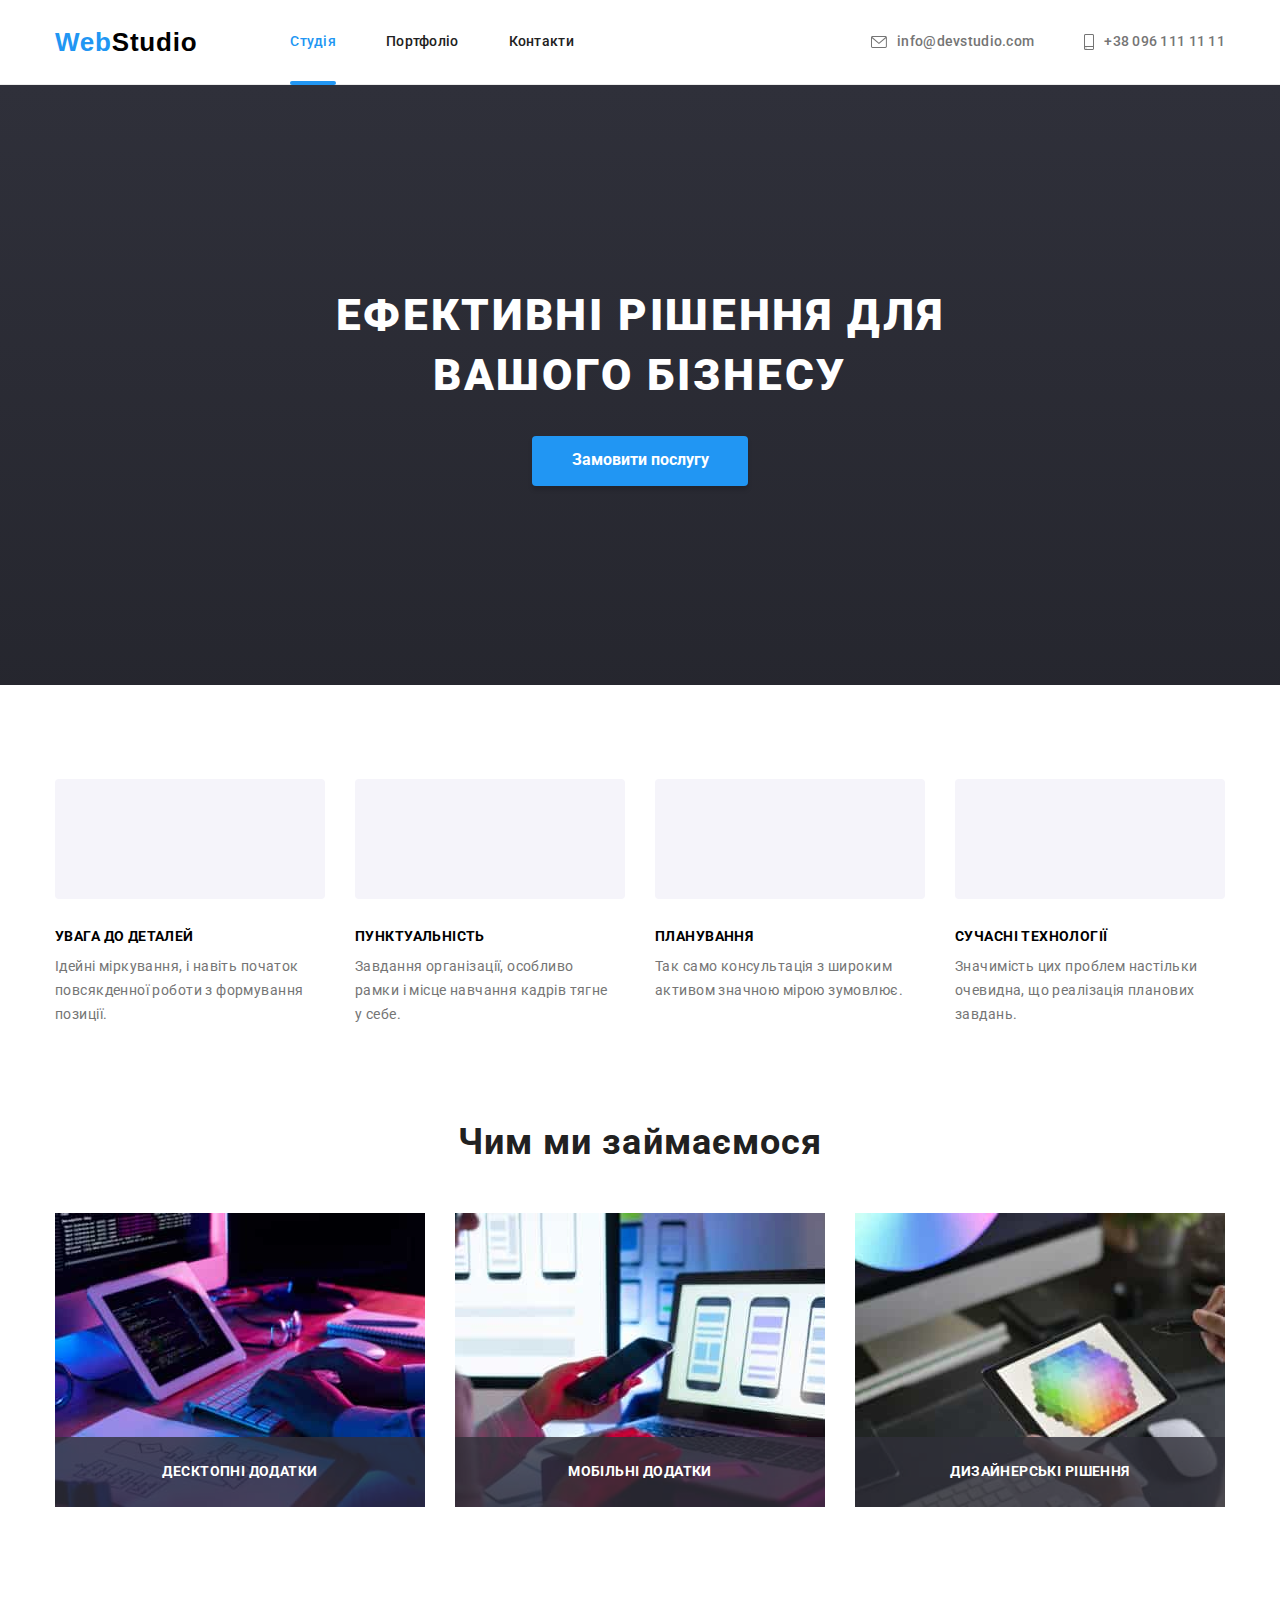
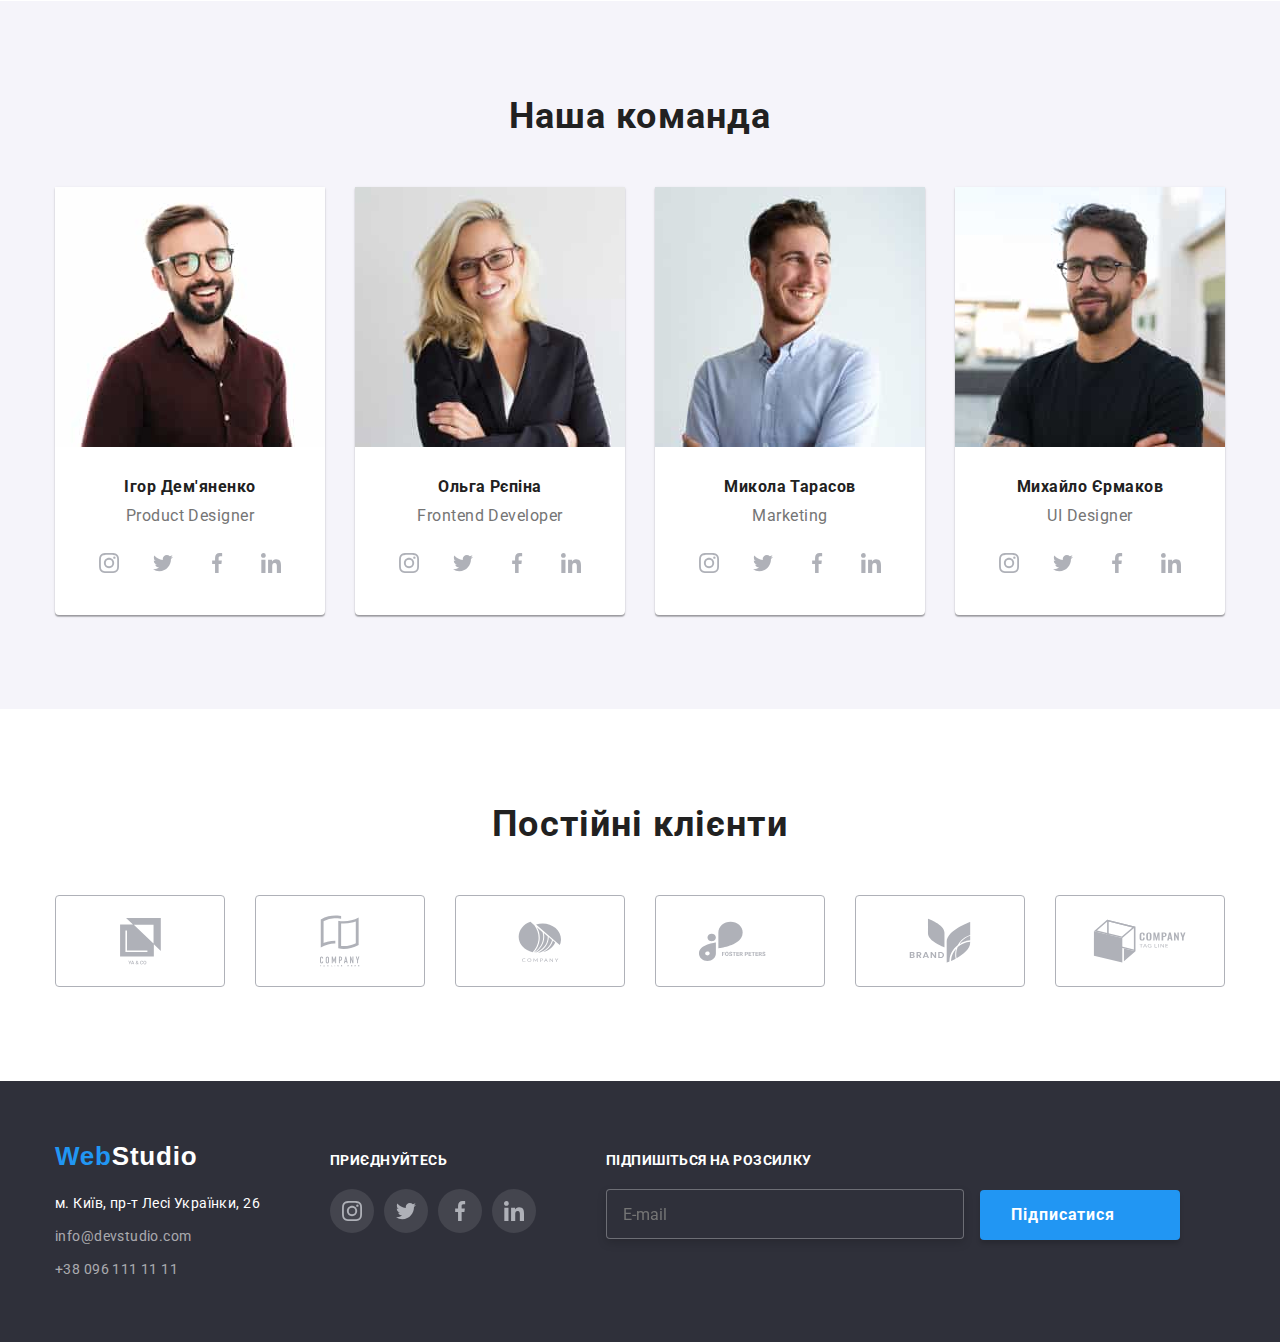
==== commit 39427461: "updates" ====
--- a/index.html
+++ b/index.html
@@ -446,12 +446,12 @@
           </li>
           <li>
             <h3 class="footer-text">Підпишіться на розсилку</h3>
-            <form>
+            <form name="subscribe_form">
               <label for="email"></label>
-              <input id="email" type="email"></input>
+              <input id="email" name="email" type="email" placeholder="E-mail" />
               <button class="footer-subscribe-button" type="submit">Підписатися
-                <svg width="24" height="24">
-                  <use href="./icons/icon-telegram.svg"></use>
+                <svg class="footer-telegram-icon" width="24" height="24">
+                  <use href="./icons/icons.svg#icon-telegram"></use>
                 </svg>
               </button>
             </form>
@@ -461,11 +461,56 @@
     </footer>
     <div class="backdrop is-hidden" data-modal>
       <div class="modal">
-        <button class="modal-button-close" type="button" data-modal-close><svg width="11" height="11"><use href="./icons/icon-x.svg"></use></svg></button>
-        <h3>Залиште свої дані, ми вам передзвонимо</h3>
-        <div class="modal-inputs">
-          <h4>Ім'я</h4>
-        </div>
+        <button class="modal-button-close" type="button" data-modal-close><svg width="11" height="11"><use href="./icons/icons.svg#icon-x"></use></svg></button>
+        <h3 class="modal-first-text">Залиште свої дані, ми вам передзвонимо</h3>
+        <form>
+          <label>
+            <h4>Ім'я</h4>
+            <div class="modal-form-div">
+            <input name="modal-form-name" />
+          <svg class="modal-form-input-icons" width="18" height="18">
+            <use href="./icons/icons.svg#icon-person-black"></use>
+          </svg>
+        </div>
+          </label>
+
+          <label>
+            <h4>Телефон</h4>
+            <div class="modal-form-div">
+            <input type="tel" name="modal-form-tel" />
+          <svg class="modal-form-input-icons" width="18" height="18">
+            <use href="./icons/icons.svg#icon-phone-black"></use>
+          </svg>
+            </div>
+          </label>
+          
+          <label>
+            <h4>Пошта</h4>
+            <div class="modal-form-div">
+            <input type="email" name="modal-form-email" />
+          <svg class="modal-form-input-icons" width="18" height="18">
+            <use href="./icons/icons.svg#icon-email-black"></use>
+          </svg>
+          </div>
+          </label>
+
+          <label>
+            <h4>Коментар</h4>
+            <textarea name="modal-form-comment" placeholder="Введіть текст">
+            </textarea>
+          </label>
+
+          <label>
+          <div class="modal-div-checkbox">
+            <input type="checkbox" name="modal-form-checkbox-accept" value="modal-form-checkbox-accept" />
+            <h3>Погоджуюся з розсилкою та приймаю</h3> <a href="/">Умови договору</a>
+          </div>
+          </label>
+          
+          <label class="modal-label-button-submit">
+            <button type="submit">Відправити</button>
+          </label>
+        </form>
       </div>
     </div>
     <script src="./js/modal.js"></script>
--- a/css/styles.css
+++ b/css/styles.css
@@ -384,6 +384,7 @@
 #email {
   width: 358px;
   height: 50px;
+  padding-left: 16px;
   border: 1px solid rgba(255, 255, 255, 0.3);
   filter: drop-shadow(0px 4px 4px rgba(0, 0, 0, 0.15));
   border-radius: 4px;
@@ -406,6 +407,15 @@
   letter-spacing: 0.06em;
   color: var(--color-background);
   margin-left: 12px;
+  display: inline-flex;
+  justify-content: center;
+  align-items: center;
+  gap: 10px;
+}
+.footer-telegram-icon {
+  width: 24px;
+  height: 24px;
+  fill: var(--color-background);
 }
 .index-footer {
   font-family: "Raleway", sans-serif;
@@ -427,6 +437,7 @@
   background-size: cover;
   max-width: 1600px;
   padding-top: 201px;
+  margin: auto;
 }
 
 .effect {
@@ -461,8 +472,9 @@
   box-shadow: 0px 4px 4px rgba(0, 0, 0, 0.15);
   border-radius: 4px;
   border: 0;
-}
-.button-nottub:hover {
+  transition: background-color 250ms cubic-bezier(0.4, 0, 0.2, 1);
+}
+.button-nottub:hover, .button-nottub:focus {
   background-color: #188ce8;
 }
 .container {
@@ -802,7 +814,7 @@
     opacity 250ms cubic-bezier(0.4, 0, 0.2, 1);
 }
 .backdrop.is-hidden .modal {
-  transform: scale(0);
+  transform: translate(-50%, -50%) scale(0);
 }
 .modal {
   position: absolute;
@@ -811,6 +823,7 @@
   left: 50%;
   top: 50%;
   transform: translate(-50%, -50%) scale(1);
+  transition: transform 250ms cubic-bezier(0.4, 0, 0.2, 1);
   background-color: var(--color-background);
   border-radius: 4px;
   filter: drop-shadow(0px 4px 4px rgba(0, 0, 0, 0.25));
@@ -826,6 +839,103 @@
   border: 1px solid rgba(0, 0, 0, 0.1);
   border-radius: 50%;
 }
+.modal-first-text {
+  font-weight: 700;
+  font-size: 20px;
+  line-height: 1.15;
+  text-align: center;
+  letter-spacing: 0.03em;
+  color: var(--color-primary);
+  margin-bottom: 12px;
+}
+.modal h4 {
+  font-weight: 400;
+  font-size: 12px;
+  line-height: 1.16;
+  letter-spacing: 0.01em;
+  color: var(--color-secondary);
+  margin-bottom: 4px;
+}
+.modal input[name="modal-form-name"],
+.modal input[name="modal-form-tel"],
+.modal input[name="modal-form-email"] {
+  width: 448px;
+  height: 40px;
+  border: 1px solid rgba(33, 33, 33, 0.2);
+  border-radius: 4px;
+  padding-left: 42px;
+}
+.modal textarea[name="modal-form-comment"] {
+  width: 448px;
+  height: 120px;
+  border: 1px solid rgba(33, 33, 33, 0.2);
+  border-radius: 4px;
+  margin-bottom: 20px;
+}
+.modal-div-checkbox {
+  display: flex;
+  margin-bottom: 30px;
+  justify-content: center;
+  align-items: center;
+  gap: 7px;
+}
+input[type="checkbox"] {
+  width: 16px;
+  height: 15px;
+  border-radius: 2px;
+}
+
+.modal-div-checkbox > h3,
+.modal-div-checkbox > a {
+  font-weight: 400;
+  font-size: 14px;
+  line-height: 1.7;
+  /* identical to box height, or 171% */
+  letter-spacing: 0.03em;
+  color: var(--color-primary);
+}
+.modal-div-checkbox > a {
+  color: #2196f3;
+}
+.modal-label-button-submit {
+  display: flex;
+  justify-items: center;
+  align-content: center;
+  align-items: center;
+}
+.modal button[type="submit"] {
+  width: 200px;
+  height: 50px;
+  background: #188ce8;
+  box-shadow: 0px 4px 4px rgba(0, 0, 0, 0.15);
+  border-radius: 4px;
+  border: 0;
+  /*text inside atributes */
+  font-weight: 700;
+  font-size: 16px;
+  line-height: 1.9;
+  letter-spacing: 0.06em;
+  color: #ffffff;
+}
+.modal-form-div {
+  position: relative;
+  margin-bottom: 10px;
+  transition: border-color 250ms cubic-bezier(0.4, 0, 0.2, 1),
+    fill 250ms cubic-bezier(0.4, 0, 0.2, 1);
+}
+.modal-form-div:hover > input,
+.modal-form-div > input:focus {
+  border-color: #2196f3;
+}
+.modal-form-div:hover > .modal-form-input-icons,
+.modal-form-div > input:focus  .modal-form-input-icons {
+  fill: #2196f3;
+}
+.modal-form-input-icons {
+  position: absolute;
+  top: 12px;
+  left: 12px;
+}
 .is-hidden {
   visibility: hidden;
   opacity: 0;
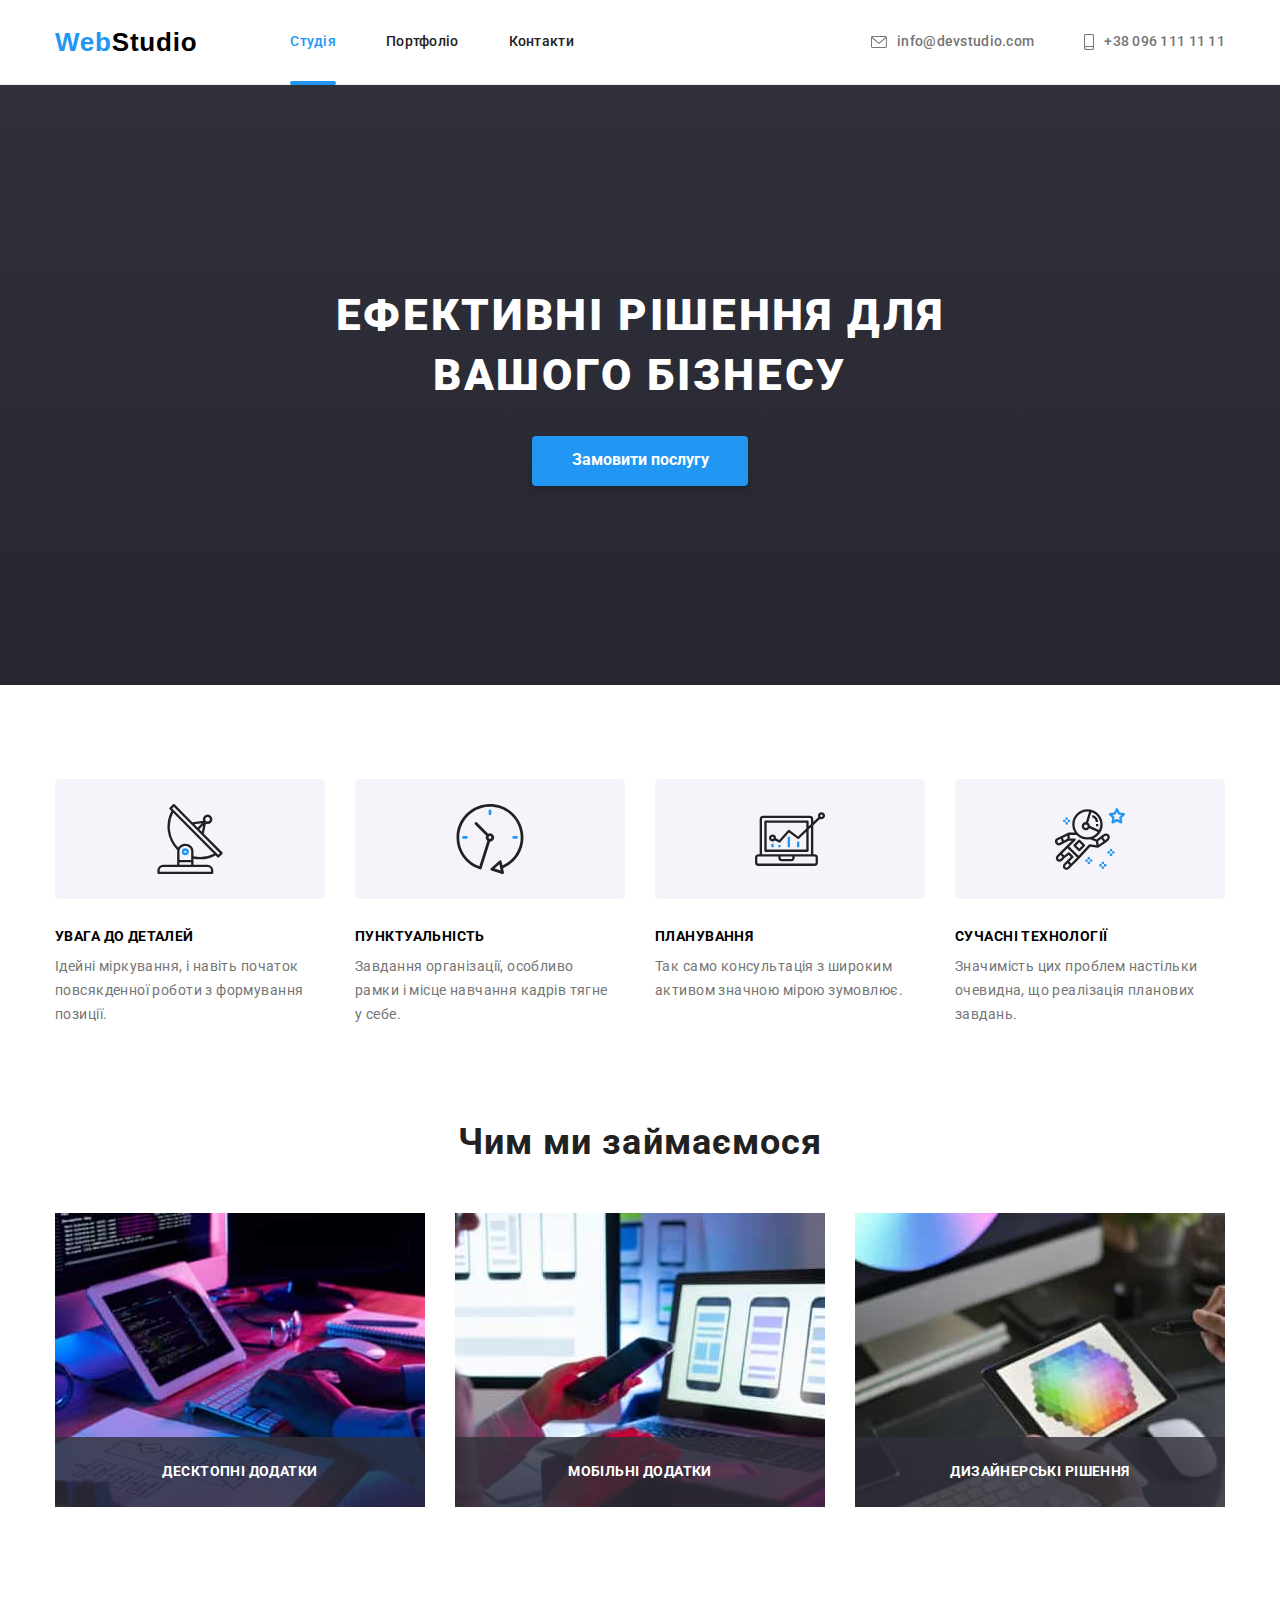
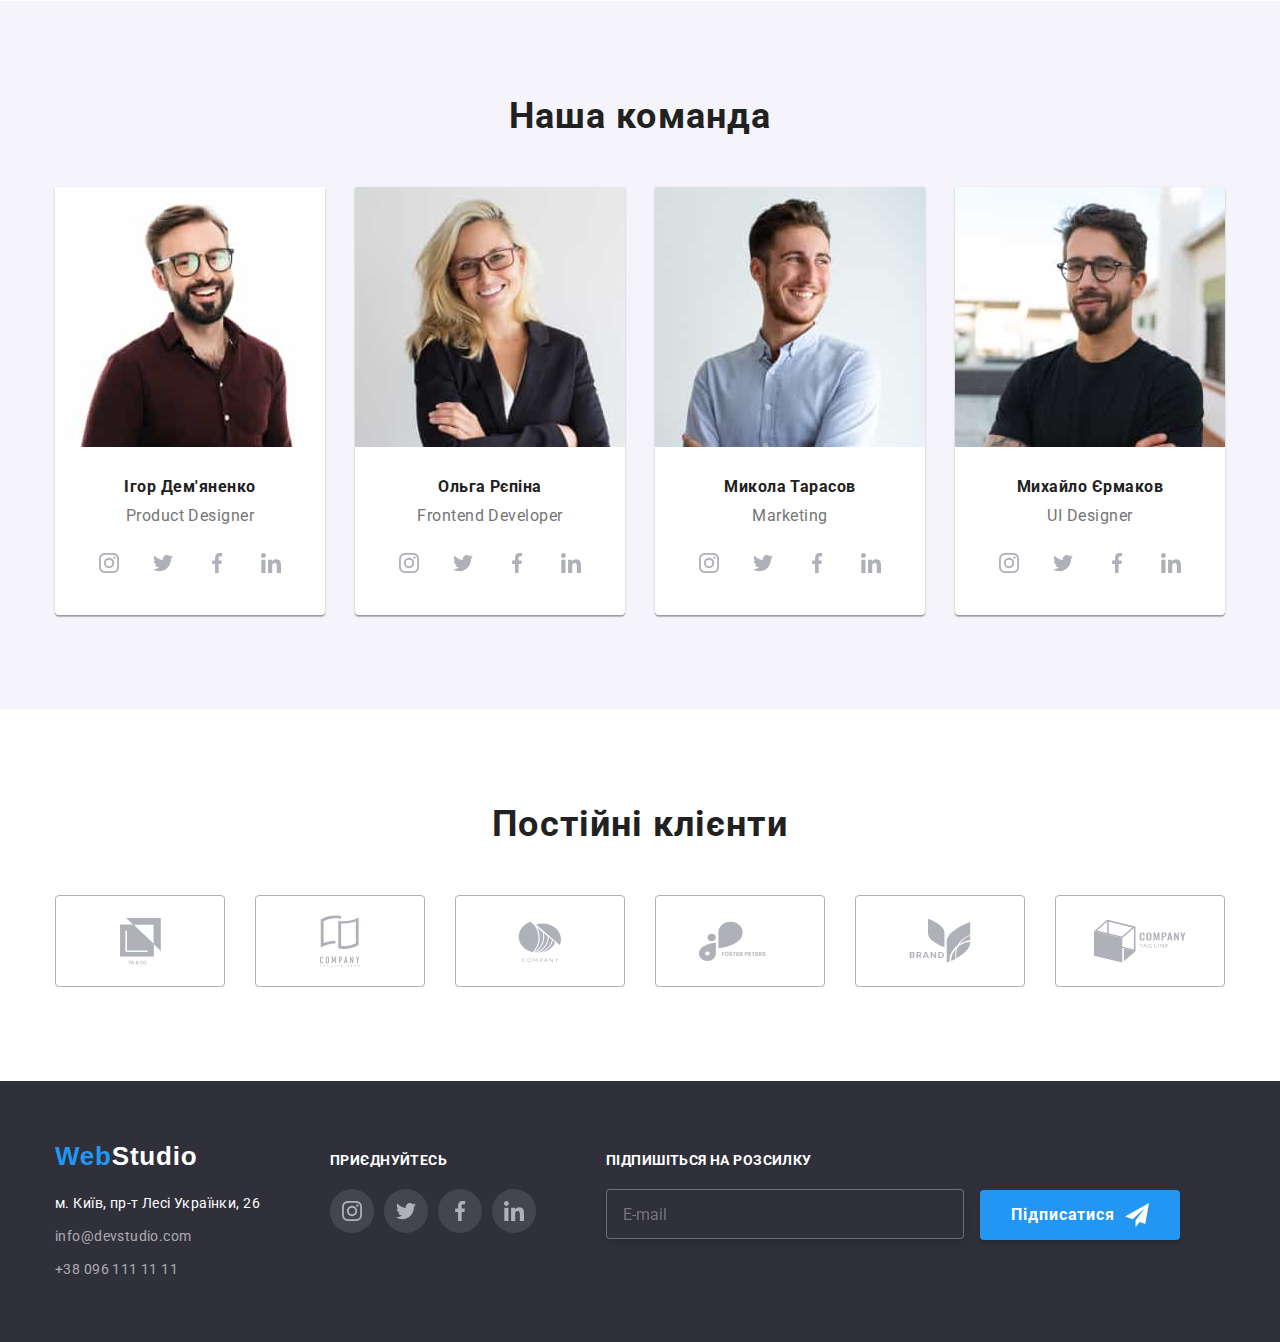
==== commit 97fa7d8d: "checkbox update" ====
--- a/index.html
+++ b/index.html
@@ -464,7 +464,7 @@
         <button class="modal-button-close" type="button" data-modal-close><svg width="11" height="11"><use href="./icons/icons.svg#icon-x"></use></svg></button>
         <h3 class="modal-first-text">Залиште свої дані, ми вам передзвонимо</h3>
         <form>
-          <label>
+          <label id="modal-label-name">
             <h4>Ім'я</h4>
             <div class="modal-form-div">
             <input name="modal-form-name" />
@@ -474,7 +474,7 @@
         </div>
           </label>
 
-          <label>
+          <label id="modal-label-tel">
             <h4>Телефон</h4>
             <div class="modal-form-div">
             <input type="tel" name="modal-form-tel" />
@@ -484,7 +484,7 @@
             </div>
           </label>
           
-          <label>
+          <label id="modal-label-email">
             <h4>Пошта</h4>
             <div class="modal-form-div">
             <input type="email" name="modal-form-email" />
@@ -494,20 +494,21 @@
           </div>
           </label>
 
-          <label>
+          <label id="modal-label-comment">
             <h4>Коментар</h4>
-            <textarea name="modal-form-comment" placeholder="Введіть текст">
+            <textarea name="modal-form-comment" rows="5" placeholder="Введіть текст">
             </textarea>
           </label>
 
-          <label>
+          <label id="modal-label-checkbox">
           <div class="modal-div-checkbox">
             <input type="checkbox" name="modal-form-checkbox-accept" value="modal-form-checkbox-accept" />
+            <span class="modal-span-checkbox"></span>
             <h3>Погоджуюся з розсилкою та приймаю</h3> <a href="/">Умови договору</a>
           </div>
           </label>
           
-          <label class="modal-label-button-submit">
+          <label id="modal-label-button-submit">
             <button type="submit">Відправити</button>
           </label>
         </form>
--- a/css/styles.css
+++ b/css/styles.css
@@ -474,7 +474,8 @@
   border: 0;
   transition: background-color 250ms cubic-bezier(0.4, 0, 0.2, 1);
 }
-.button-nottub:hover, .button-nottub:focus {
+.button-nottub:hover,
+.button-nottub:focus {
   background-color: #188ce8;
 }
 .container {
@@ -838,6 +839,10 @@
   background-color: var(--color-background);
   border: 1px solid rgba(0, 0, 0, 0.1);
   border-radius: 50%;
+  display: flex;
+  justify-content: center;
+  align-items: center;
+  padding: 0;
 }
 .modal-first-text {
   font-weight: 700;
@@ -847,6 +852,26 @@
   letter-spacing: 0.03em;
   color: var(--color-primary);
   margin-bottom: 12px;
+}
+#modal-label-name,
+#modal-label-tel,
+#modal-label-email {
+  display: block;
+  margin-bottom: 10px;
+}
+#modal-label-comment {
+  display: block;
+  margin-bottom: 20px;
+}
+#modal-label-checkbox {
+  display: block;
+  margin-bottom: 30px;
+}
+.input[name="modal-form-checkbox-accept"] {
+  display: none;
+}
+.checkbox label:before {
+  border-radius: 3px;
 }
 .modal h4 {
   font-weight: 400;
@@ -864,27 +889,45 @@
   border: 1px solid rgba(33, 33, 33, 0.2);
   border-radius: 4px;
   padding-left: 42px;
+  transition: border-color 250ms cubic-bezier(0.4, 0, 0.2, 1);
 }
 .modal textarea[name="modal-form-comment"] {
   width: 448px;
   height: 120px;
   border: 1px solid rgba(33, 33, 33, 0.2);
   border-radius: 4px;
-  margin-bottom: 20px;
+  padding: 12px;
+  padding-left: 16px;
+  padding-right: 16px;
+  transition: border-color 250ms cubic-bezier(0.4, 0, 0.2, 1);
 }
 .modal-div-checkbox {
   display: flex;
-  margin-bottom: 30px;
   justify-content: center;
   align-items: center;
   gap: 7px;
 }
 input[type="checkbox"] {
+  -webkit-appearance:none;
+  -moz-appearance:none;
+  appearance:none;
+  position: absolute;
+
+}
+.modal-span-checkbox {
   width: 16px;
   height: 15px;
+  border: 2px solid var(--color-primary);
   border-radius: 2px;
-}
-
+  transition: background-color 250ms cubic-bezier(0.4, 0, 0.2, 1),
+  border-color 250ms cubic-bezier(0.4, 0, 0.2, 1);
+}
+input[type="checkbox"]:checked + .modal-span-checkbox { 
+  background-color: #2196F3;
+  border-color: #2196F3;
+  background-image: url("../icons/icons.svg#icon-icon-checkbox");
+  background-size: contain;
+}
 .modal-div-checkbox > h3,
 .modal-div-checkbox > a {
   font-weight: 400;
@@ -897,9 +940,9 @@
 .modal-div-checkbox > a {
   color: #2196f3;
 }
-.modal-label-button-submit {
-  display: flex;
-  justify-items: center;
+#modal-label-button-submit {
+  display: flex;
+  justify-content: center;
   align-content: center;
   align-items: center;
 }
@@ -919,22 +962,27 @@
 }
 .modal-form-div {
   position: relative;
-  margin-bottom: 10px;
   transition: border-color 250ms cubic-bezier(0.4, 0, 0.2, 1),
     fill 250ms cubic-bezier(0.4, 0, 0.2, 1);
 }
 .modal-form-div:hover > input,
-.modal-form-div > input:focus {
+.modal-form-div > input:focus,
+textarea[name="modal-form-comment"]:hover,
+textarea[name="modal-form-comment"]:focus {
   border-color: #2196f3;
 }
 .modal-form-div:hover > .modal-form-input-icons,
-.modal-form-div > input:focus  .modal-form-input-icons {
+input[name="modal-form-name"]:focus ~ .modal-form-input-icons,
+input[name="modal-form-tel"]:focus ~ .modal-form-input-icons,
+input[name="modal-form-email"]:focus ~ .modal-form-input-icons {
   fill: #2196f3;
 }
+
 .modal-form-input-icons {
   position: absolute;
   top: 12px;
   left: 12px;
+  transition: fill 250ms cubic-bezier(0.4, 0, 0.2, 1);
 }
 .is-hidden {
   visibility: hidden;
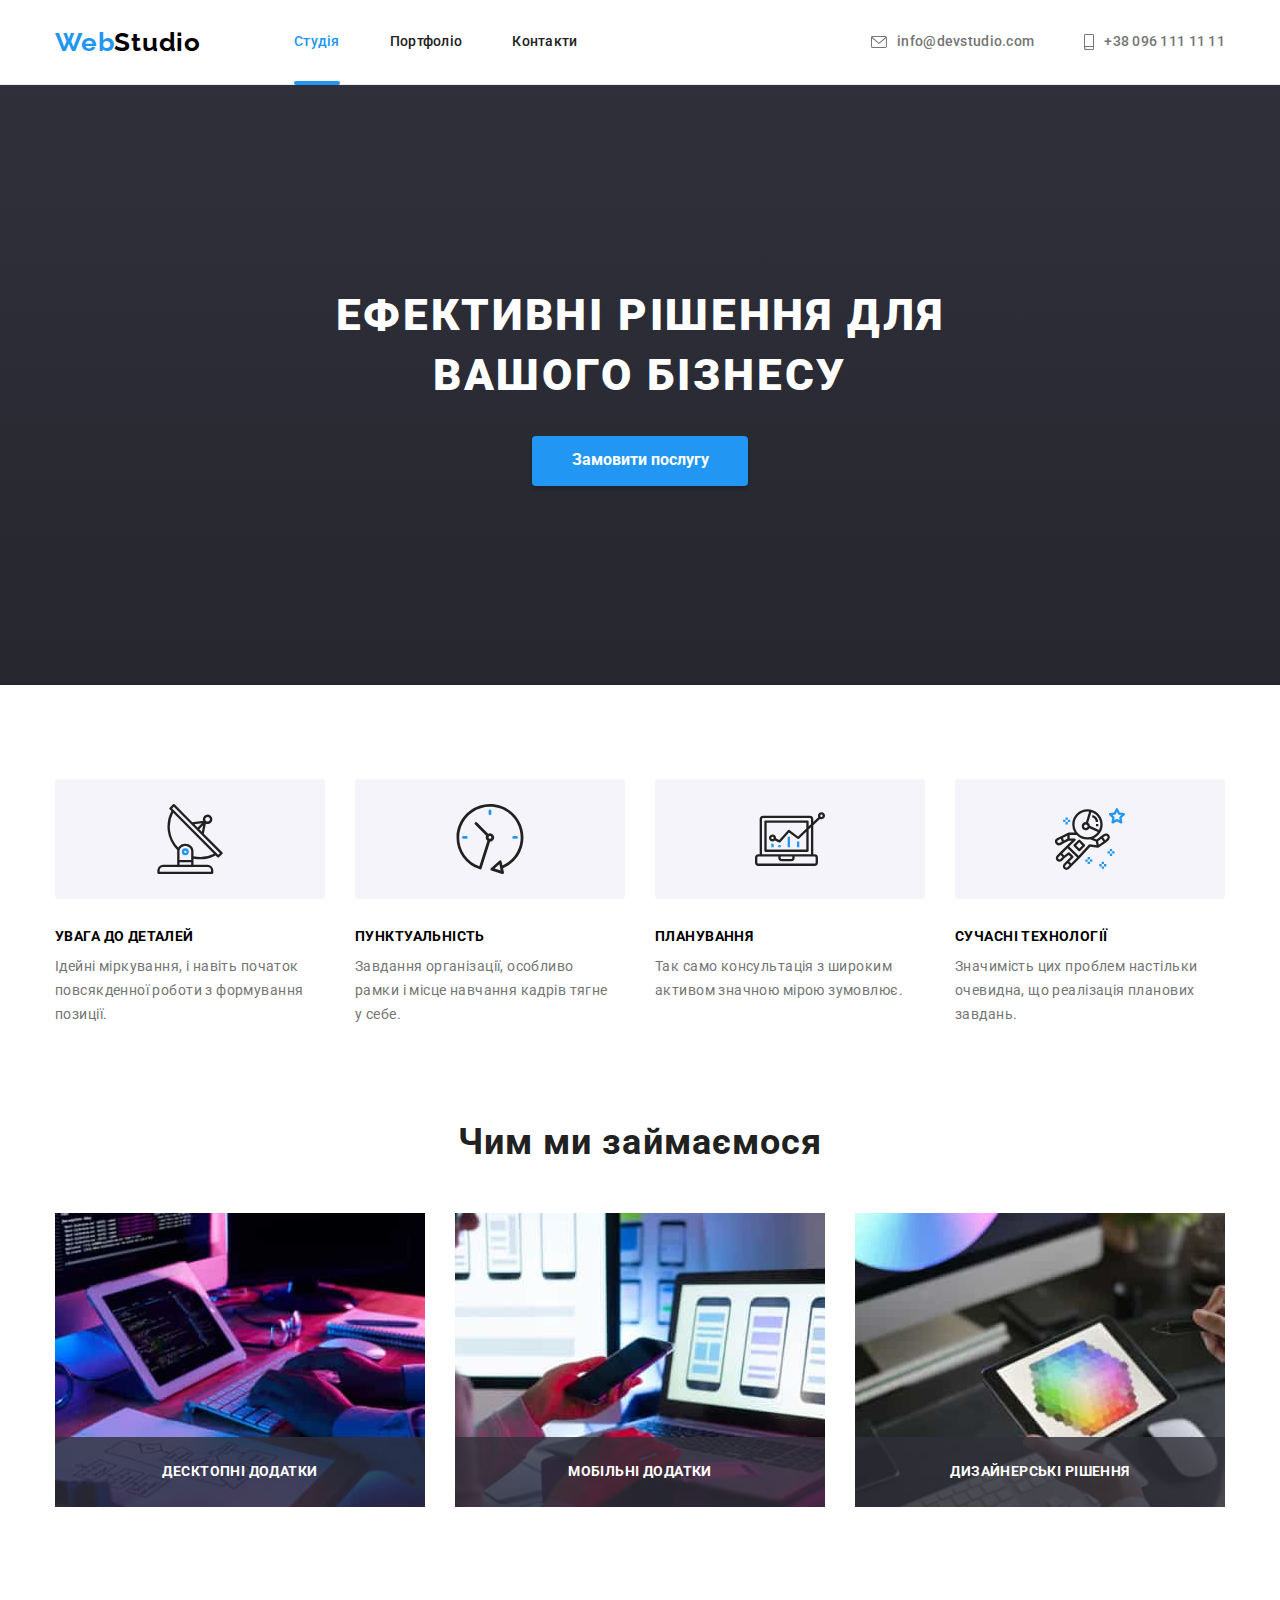
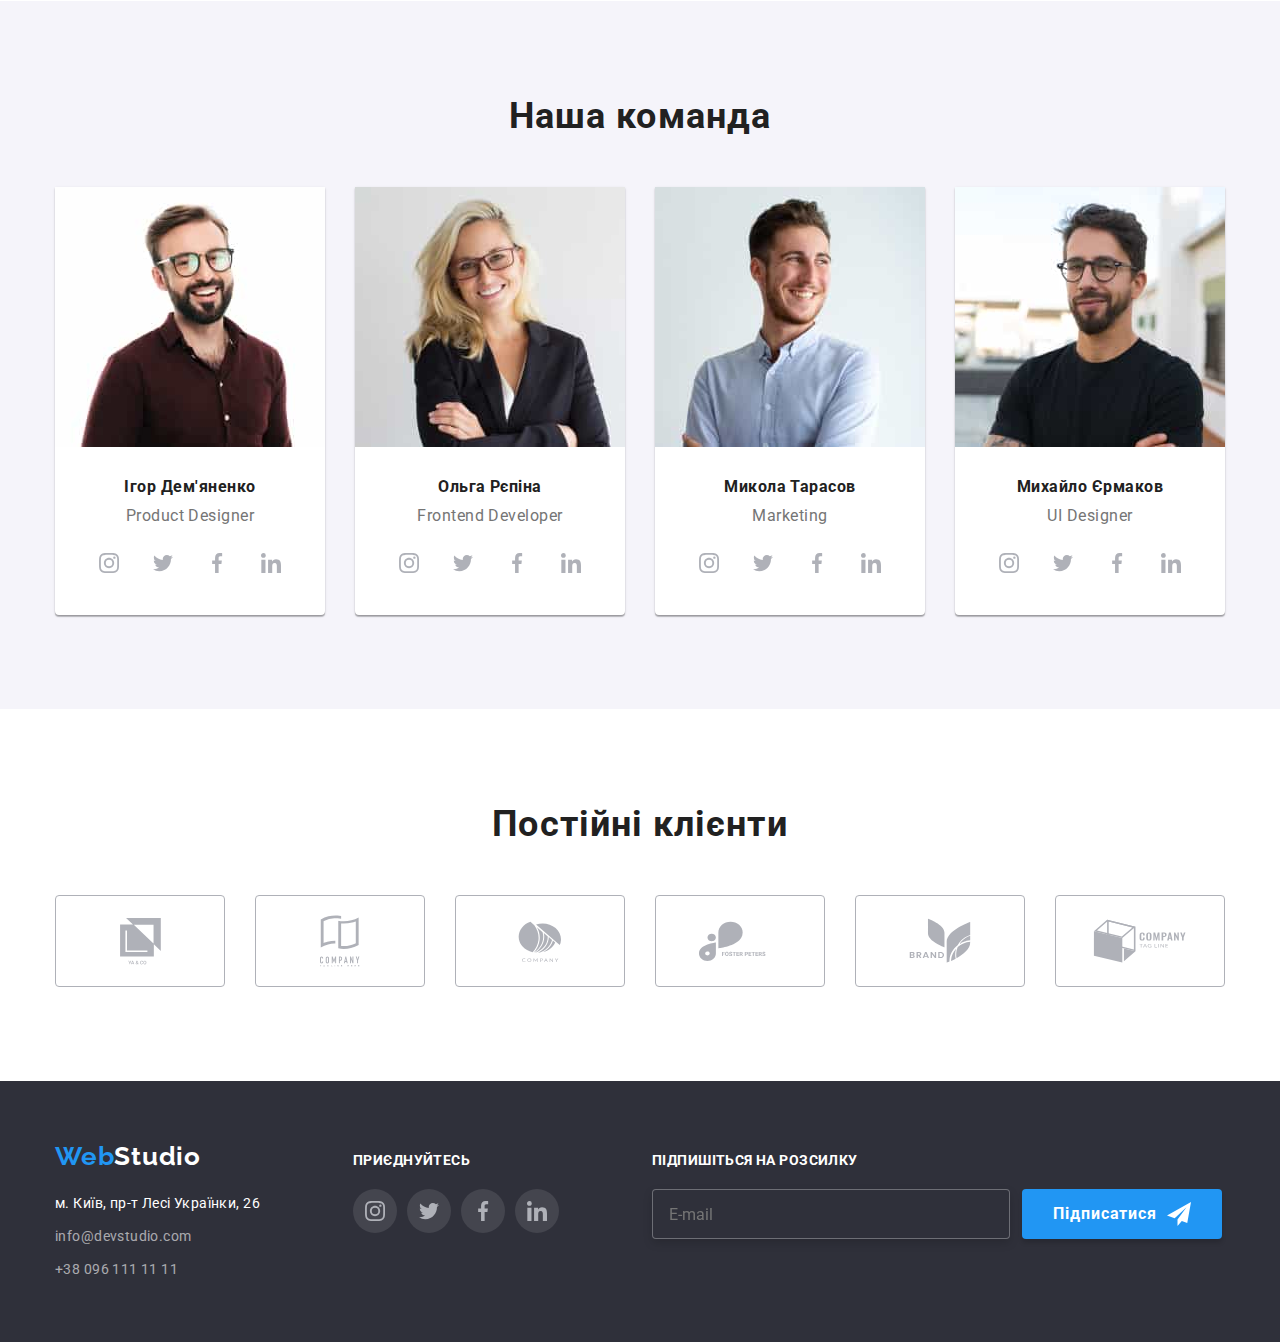
==== commit 576b20bb: "fix" ====
--- a/index.html
+++ b/index.html
@@ -8,7 +8,7 @@
     <link rel="preconnect" href="https://fonts.googleapis.com" />
     <link rel="preconnect" href="https://fonts.gstatic.com" crossorigin />
     <link
-      href="https://fonts.googleapis.com/css2?family=Montserrat:wght@400;700&family=Roboto:wght@500;700;900&display=swap"
+      href="https://fonts.googleapis.com/css2?family=Montserrat:wght@400;700&family=Roboto:wght@400;500;700;900&family=Raleway:wght@700&display=swap"
       rel="stylesheet"
     />
     <link
@@ -381,8 +381,8 @@
     <footer>
       <!--Підвал-->
       <div class="container">
-        <ul class="footer-ul">
-          <li>
+        <div class="footer-container">
+        <div>
             <div class="footer-logo">
               <a href="/" class="logo text-decoration-none">
                 <span class="web">Web</span
@@ -390,9 +390,8 @@
               </a>
             </div>
 
-            <address class="footer-address">
-              <ul class="footer-info">
-                <li class="map-location">
+            <address class="footer-address footer-info">
+                <div class="map-location">
                   <a 
                     class="location text-decoration-none"
                     href="https://goo.gl/maps/7kxBD52CgUuhiN939"
@@ -400,27 +399,26 @@
                     rel="noopener nofollow noreferrer"
                     >м. Київ, пр-т Лесі Українки, 26</a
                   >
-                </li>
-                <li class="footer-link">
+                </div>
+                <div class="footer-link">
                   <a
                     class="footer-links-mail text-decoration-none"
                     href="mailto:info@devstudio.com"
                     >info@devstudio.com</a
                   >
-                </li>
-                <li>
+                </div>
+                <div>
                   <a
                     class="footer-links-tel text-decoration-none"
                     href="tel+380"
                   >
                     +38 096 111 11 11</a
                   >
-                </li>
-              </ul>
+                </div>
             </address>
-          </li>
-          <li>
-            <h3 class="footer-text">приєднуйтесь</h3>
+          </div>
+          <div class="footer-gap-div">
+            <p class="footer-text">приєднуйтесь</p>
             <ul class="soc-links">
               <li>
                 <a class="soc-links-buttons" href="/"><svg class="soc-links-logos" width="20" height="20">
@@ -443,11 +441,10 @@
                 </svg></a>
               </li>
             </ul>
-          </li>
-          <li>
-            <h3 class="footer-text">Підпишіться на розсилку</h3>
-            <form name="subscribe_form">
-              <label for="email"></label>
+          </div>
+          <div class="footer-gap-div">
+            <p class="footer-text">Підпишіться на розсилку</p>
+            <form class="subscribe_form" name="subscribe_form">
               <input id="email" name="email" type="email" placeholder="E-mail" />
               <button class="footer-subscribe-button" type="submit">Підписатися
                 <svg class="footer-telegram-icon" width="24" height="24">
@@ -455,39 +452,39 @@
                 </svg>
               </button>
             </form>
-          </li>
-        </ul>
+          </div>
       </div>
+    </div>
     </footer>
     <div class="backdrop is-hidden" data-modal>
       <div class="modal">
         <button class="modal-button-close" type="button" data-modal-close><svg width="11" height="11"><use href="./icons/icons.svg#icon-x"></use></svg></button>
-        <h3 class="modal-first-text">Залиште свої дані, ми вам передзвонимо</h3>
+        <span class="modal-first-text">Залиште свої дані, ми вам передзвонимо</span>
         <form>
-          <label id="modal-label-name">
-            <h4>Ім'я</h4>
+          <label class="modal-labels">
+            <span class="modal-before-info">Ім'я</span>
             <div class="modal-form-div">
-            <input name="modal-form-name" />
+            <input class="modal-input-class" name="modal-form-name" />
           <svg class="modal-form-input-icons" width="18" height="18">
             <use href="./icons/icons.svg#icon-person-black"></use>
           </svg>
         </div>
           </label>
 
-          <label id="modal-label-tel">
-            <h4>Телефон</h4>
+          <label class="modal-labels">
+            <span class="modal-before-info">Телефон</span>
             <div class="modal-form-div">
-            <input type="tel" name="modal-form-tel" />
+            <input class="modal-input-class" type="tel" name="modal-form-tel" />
           <svg class="modal-form-input-icons" width="18" height="18">
             <use href="./icons/icons.svg#icon-phone-black"></use>
           </svg>
             </div>
           </label>
           
-          <label id="modal-label-email">
-            <h4>Пошта</h4>
+          <label class="modal-labels">
+            <span class="modal-before-info">Пошта</span>
             <div class="modal-form-div">
-            <input type="email" name="modal-form-email" />
+            <input class="modal-input-class" type="email" name="modal-form-email" />
           <svg class="modal-form-input-icons" width="18" height="18">
             <use href="./icons/icons.svg#icon-email-black"></use>
           </svg>
@@ -495,7 +492,7 @@
           </label>
 
           <label id="modal-label-comment">
-            <h4>Коментар</h4>
+            <span class="modal-before-info">Коментар</span>
             <textarea name="modal-form-comment" rows="5" placeholder="Введіть текст">
             </textarea>
           </label>
@@ -504,13 +501,11 @@
           <div class="modal-div-checkbox">
             <input type="checkbox" name="modal-form-checkbox-accept" value="modal-form-checkbox-accept" />
             <span class="modal-span-checkbox"></span>
-            <h3>Погоджуюся з розсилкою та приймаю</h3> <a href="/">Умови договору</a>
+            Погоджуюся з розсилкою та приймаю <a href="/">Умови договору</a>
           </div>
           </label>
           
-          <label id="modal-label-button-submit">
-            <button type="submit">Відправити</button>
-          </label>
+            <button class="modal-button-submit" type="submit">Відправити</button>
         </form>
       </div>
     </div>
--- a/css/styles.css
+++ b/css/styles.css
@@ -54,13 +54,7 @@
   display: flex;
   align-items: center;
 }
-.footer-ul {
-  display: flex;
-  flex-wrap: nowrap;
-  flex-direction: row;
-  gap: 70px;
-  align-items: baseline;
-}
+
 .footer-logo {
   margin-bottom: 20px;
 }
@@ -96,6 +90,7 @@
   background-color: var(--color-background);
   color: var(--color-primary);
   font-family: "Roboto", sans-serif;
+  outline: none;
 }
 .main-content {
   padding-top: 94px;
@@ -236,6 +231,16 @@
   padding-bottom: 60px;
   background-color: #2f303a;
 }
+.footer-container {
+  display: flex;
+  align-items: baseline;
+}
+.footer-gap-div {
+  margin-left: 93px;
+}
+.footer-gap-div > .soc-links-logos {
+  fill: var(--color-background);
+}
 .map-location,
 .footer-link {
   margin-bottom: 9px;
@@ -380,6 +385,10 @@
   text-transform: uppercase;
   color: #ffffff;
   margin-bottom: 20px;
+}
+.subscribe_form {
+  display: flex;
+  align-items: center;
 }
 #email {
   width: 358px;
@@ -843,8 +852,14 @@
   justify-content: center;
   align-items: center;
   padding: 0;
+  cursor: pointer;
+  transition: fill 250ms cubic-bezier(0.4, 0, 0.2, 1);
+}
+.modal-button-close:hover {
+  fill: #2196f3;
 }
 .modal-first-text {
+  display: block;
   font-weight: 700;
   font-size: 20px;
   line-height: 1.15;
@@ -853,27 +868,12 @@
   color: var(--color-primary);
   margin-bottom: 12px;
 }
-#modal-label-name,
-#modal-label-tel,
-#modal-label-email {
+.modal-labels {
   display: block;
   margin-bottom: 10px;
 }
-#modal-label-comment {
-  display: block;
-  margin-bottom: 20px;
-}
-#modal-label-checkbox {
-  display: block;
-  margin-bottom: 30px;
-}
-.input[name="modal-form-checkbox-accept"] {
-  display: none;
-}
-.checkbox label:before {
-  border-radius: 3px;
-}
-.modal h4 {
+.modal-before-info {
+  /*text atr */
   font-weight: 400;
   font-size: 12px;
   line-height: 1.16;
@@ -881,9 +881,29 @@
   color: var(--color-secondary);
   margin-bottom: 4px;
 }
-.modal input[name="modal-form-name"],
-.modal input[name="modal-form-tel"],
-.modal input[name="modal-form-email"] {
+#modal-label-comment {
+  display: block;
+  margin-bottom: 20px;
+}
+#modal-label-checkbox {
+  display: block;
+  margin-bottom: 30px;
+  font-weight: 400;
+  font-size: 14px;
+  line-height: 1.7;
+  /* identical to box height, or 171% */
+  letter-spacing: 0.03em;
+  color: var(--color-primary);
+}
+.input[name="modal-form-checkbox-accept"] {
+  display: none;
+}
+.checkbox label:before {
+  border-radius: 3px;
+}
+
+.modal-input-class {
+  outline: none;
   width: 448px;
   height: 40px;
   border: 1px solid rgba(33, 33, 33, 0.2);
@@ -892,6 +912,8 @@
   transition: border-color 250ms cubic-bezier(0.4, 0, 0.2, 1);
 }
 .modal textarea[name="modal-form-comment"] {
+  outline: none;
+  display: block;
   width: 448px;
   height: 120px;
   border: 1px solid rgba(33, 33, 33, 0.2);
@@ -915,6 +937,7 @@
 
 }
 .modal-span-checkbox {
+  display: inline-block;
   width: 16px;
   height: 15px;
   border: 2px solid var(--color-primary);
@@ -925,31 +948,24 @@
 input[type="checkbox"]:checked + .modal-span-checkbox { 
   background-color: #2196F3;
   border-color: #2196F3;
-  background-image: url("../icons/icons.svg#icon-icon-checkbox");
+  background-image: url("../icons/icon-checkbox.svg");
   background-size: contain;
-}
-.modal-div-checkbox > h3,
-.modal-div-checkbox > a {
-  font-weight: 400;
-  font-size: 14px;
-  line-height: 1.7;
-  /* identical to box height, or 171% */
-  letter-spacing: 0.03em;
-  color: var(--color-primary);
-}
+  background-origin: border-box;
+  background-position: center;
+}
+
 .modal-div-checkbox > a {
   color: #2196f3;
 }
-#modal-label-button-submit {
-  display: flex;
-  justify-content: center;
-  align-content: center;
-  align-items: center;
+.modal-button-submit {
+  display: block;
+  margin-left: auto;
+  margin-right: auto;
 }
 .modal button[type="submit"] {
   width: 200px;
   height: 50px;
-  background: #188ce8;
+  background-color: #2196f3;
   box-shadow: 0px 4px 4px rgba(0, 0, 0, 0.15);
   border-radius: 4px;
   border: 0;
@@ -959,6 +975,13 @@
   line-height: 1.9;
   letter-spacing: 0.06em;
   color: #ffffff;
+cursor: pointer;
+  color: var(--color-background);
+  transition: background-color 250ms cubic-bezier(0.4, 0, 0.2, 1);
+}
+.modal button[type="submit"]:hover,
+.modal button[type="submit"]:focus {
+  background-color: #188ce8;
 }
 .modal-form-div {
   position: relative;
@@ -972,9 +995,7 @@
   border-color: #2196f3;
 }
 .modal-form-div:hover > .modal-form-input-icons,
-input[name="modal-form-name"]:focus ~ .modal-form-input-icons,
-input[name="modal-form-tel"]:focus ~ .modal-form-input-icons,
-input[name="modal-form-email"]:focus ~ .modal-form-input-icons {
+.modal-input-class:focus ~ .modal-form-input-icons {
   fill: #2196f3;
 }
 
